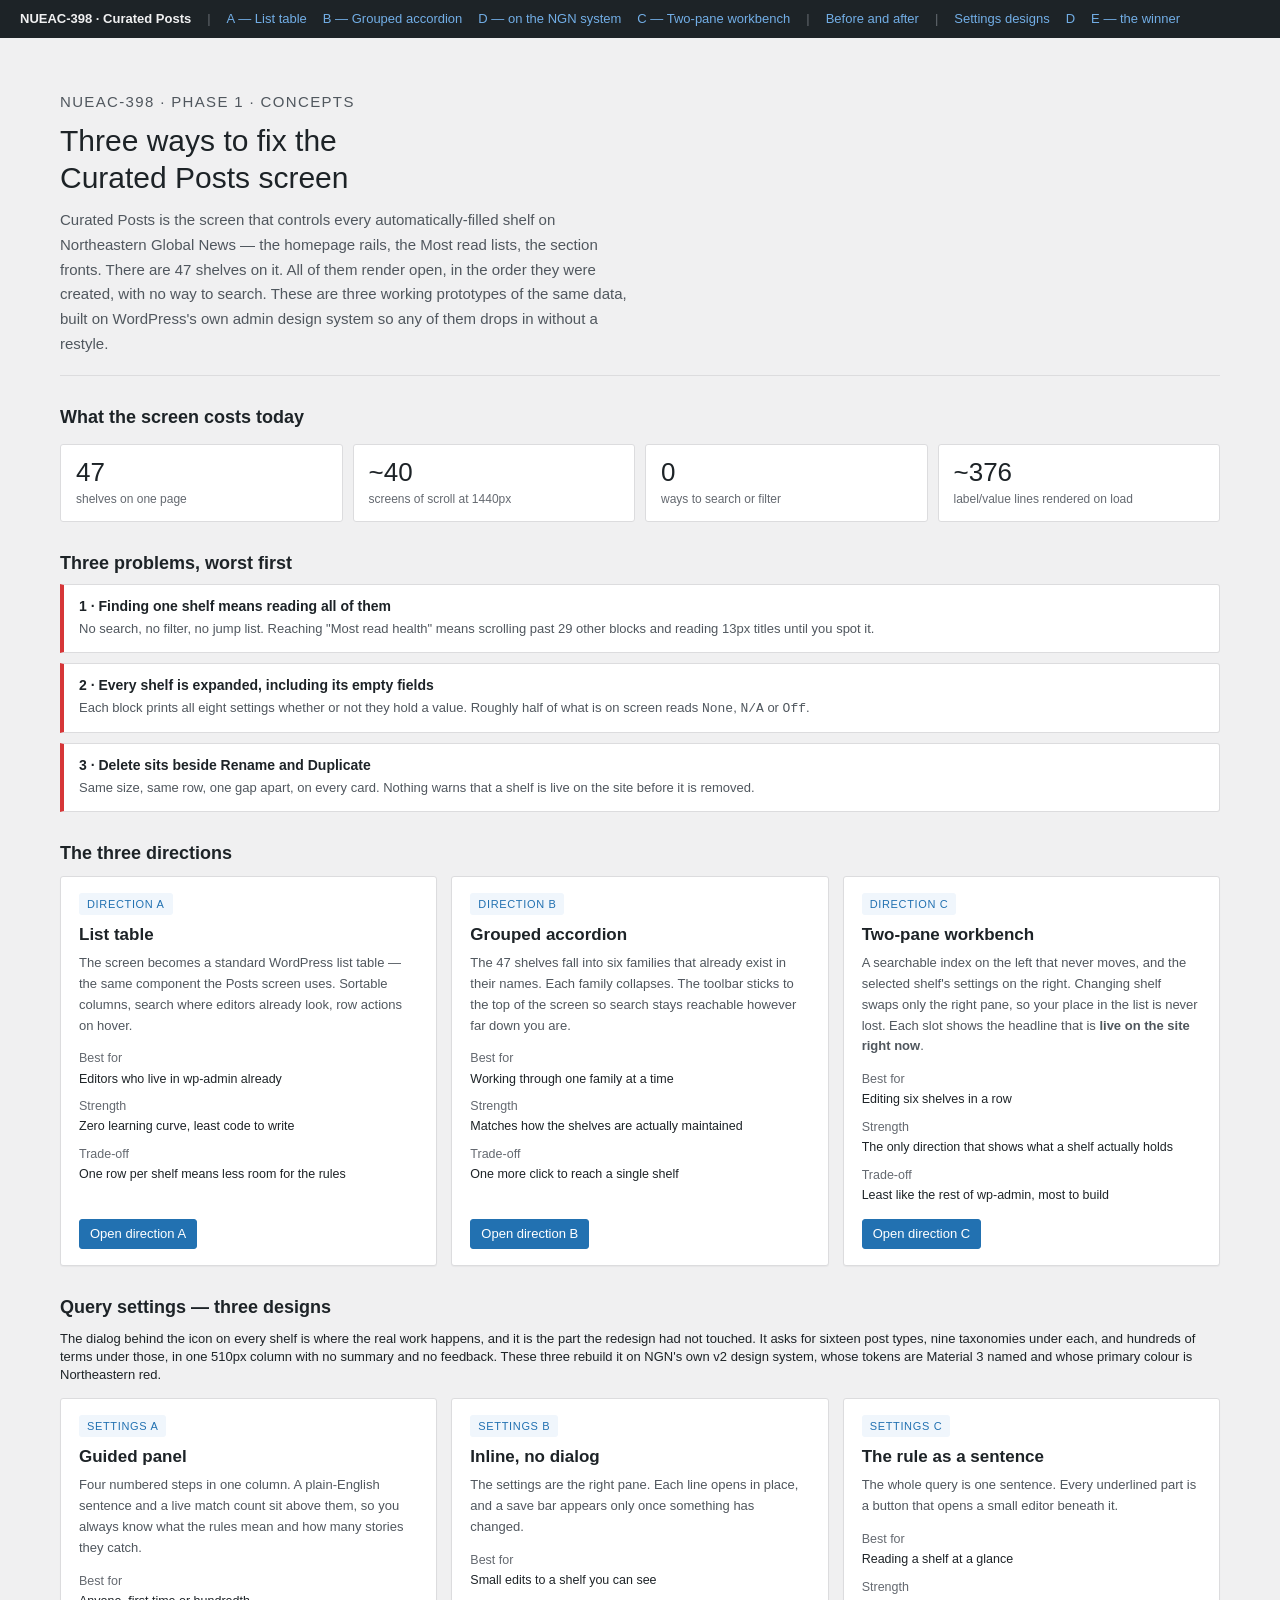
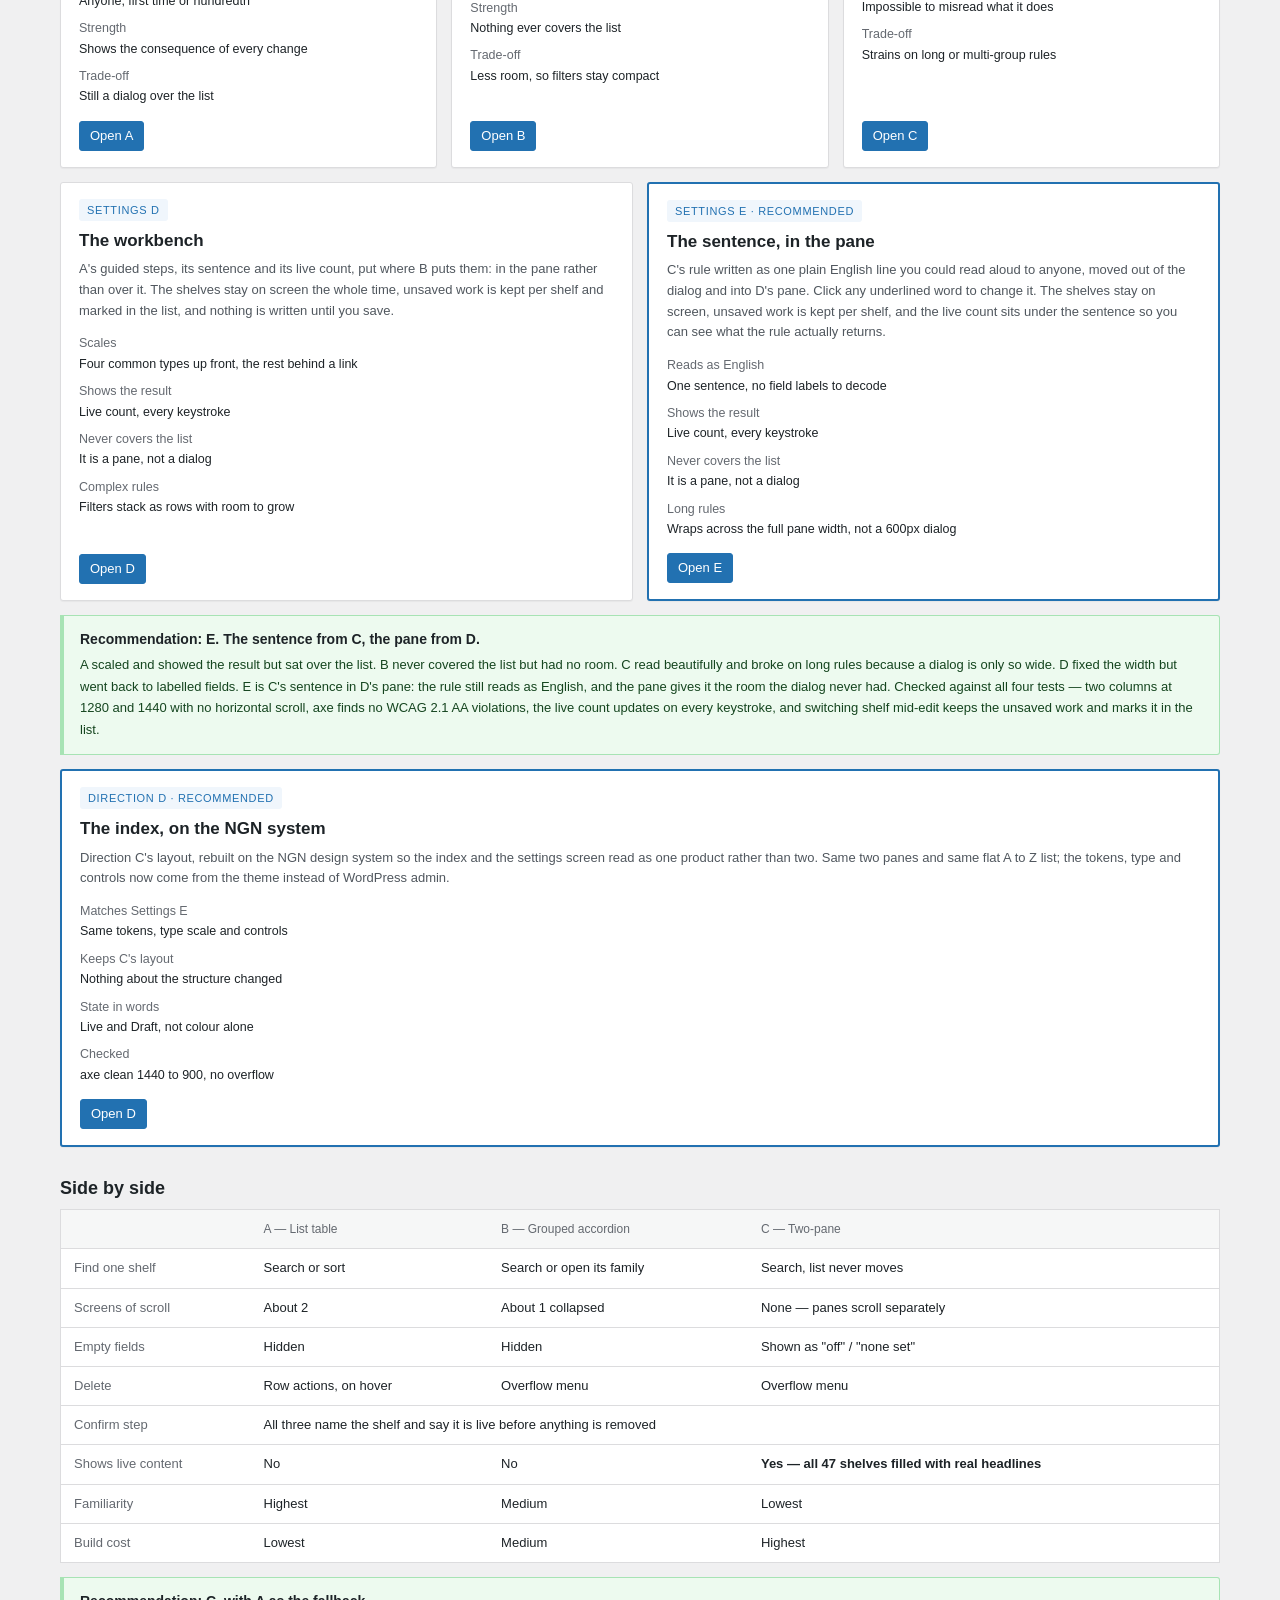
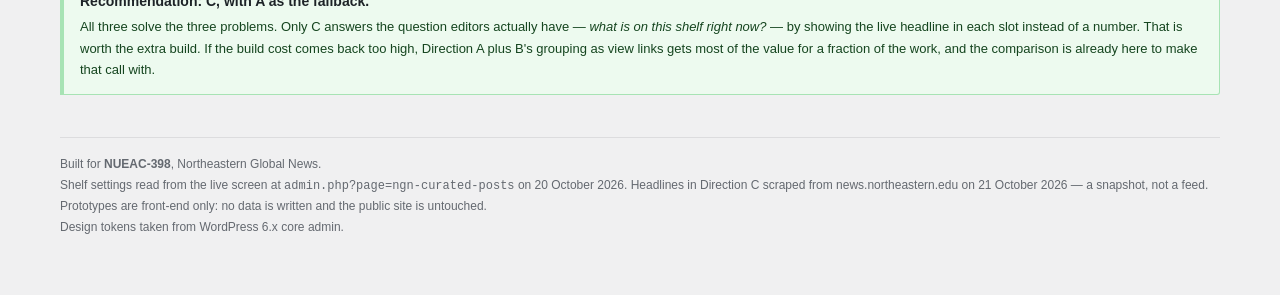
==== index.html @ bc349461 "Ship every term, and rank the search Searching for a real tag returned nothing because only 400 of 1" ====
<!doctype html>
<html lang="en">
<head>
<meta charset="utf-8">
<meta name="viewport" content="width=device-width, initial-scale=1">
<title>Curated Posts prototypes · NUEAC-398</title>
<link rel="stylesheet" href="assets/wp-admin.css?v=202610281548">
<style>
.hero { padding: 30px 0 18px; border-bottom: 1px solid var(--wp-border-light); margin-bottom: 26px; }
.eyebrow {
  font-size: 11px; letter-spacing: .09em; text-transform: uppercase;
  color: var(--wp-text-muted); margin: 0;
}
.hero h1 { font-size: 30px; font-weight: 400; margin: 8px 0 0; line-height: 1.22; max-width: 22ch; }
.hero p { font-size: 15px; line-height: 1.65; color: var(--wp-text-2); margin: 12px 0 0; max-width: 68ch; }

h2.sec { font-size: 18px; font-weight: 600; margin: 32px 0 12px; }

.stats { display: grid; grid-template-columns: repeat(auto-fit, minmax(140px, 1fr)); gap: 10px; margin: 18px 0 0; }
.stat { background: var(--wp-surface); border: 1px solid var(--wp-border-light); border-radius: 3px; padding: 13px 15px; }
.stat b { display: block; font-size: 26px; font-weight: 400; line-height: 1.15; }
.stat span { display: block; font-size: 12px; color: var(--wp-text-muted); margin-top: 3px; line-height: 1.4; }

.probs { display: flex; flex-direction: column; gap: 10px; margin-top: 12px; }
.prob {
  background: var(--wp-surface); border: 1px solid var(--wp-border-light);
  border-left: 4px solid var(--wp-red-bright); border-radius: 0 3px 3px 0;
  padding: 12px 15px;
}
.prob b { display: block; font-size: 14px; }
.prob p { margin: 4px 0 0; font-size: 13px; color: var(--wp-text-2); line-height: 1.6; }

.cards { display: grid; grid-template-columns: repeat(auto-fit, minmax(270px, 1fr)); gap: 14px; margin-top: 14px; }
.card {
  background: var(--wp-surface); border: 1px solid var(--wp-border-light);
  border-radius: 3px; box-shadow: 0 1px 1px rgba(0,0,0,.04);
  display: flex; flex-direction: column;
}
.card-top { padding: 16px 18px 14px; flex: 1 1 auto; }
.card .tag {
  display: inline-block; font-size: 11px; letter-spacing: .06em; text-transform: uppercase;
  color: var(--wp-blue); background: var(--wp-blue-bg); border-radius: 3px; padding: 2px 8px;
}
.card h3 { margin: 9px 0 0; font-size: 17px; font-weight: 600; line-height: 1.3; }
.card .what { margin: 7px 0 0; font-size: 13px; color: var(--wp-text-2); line-height: 1.6; }
.card dl { margin: 13px 0 0; font-size: 12.5px; line-height: 1.55; }
.card dt { color: var(--wp-text-muted); margin-top: 8px; }
.card dd { margin: 1px 0 0; color: var(--wp-text); }
.card-foot { padding: 0 18px 16px; }

table.compare { width: 100%; border-collapse: collapse; background: var(--wp-surface); border: 1px solid var(--wp-border-light); border-radius: 3px; margin-top: 12px; }
table.compare th, table.compare td { text-align: left; padding: 10px 13px; border-bottom: 1px solid var(--wp-border-light); font-size: 13px; vertical-align: top; }
table.compare thead th { background: var(--wp-surface-alt); font-weight: 400; color: var(--wp-text-muted); font-size: 12px; }
table.compare tbody tr:last-child td { border-bottom: 0; }
table.compare td:first-child { color: var(--wp-text-muted); width: 190px; }

.rec { background: var(--wp-green-bg); border: 1px solid #a7e3b4; border-left-width: 4px; border-radius: 0 3px 3px 0; padding: 14px 16px; margin-top: 14px; }
.rec b { font-size: 14px; }
.rec p { margin: 5px 0 0; font-size: 13px; line-height: 1.65; color: #15451f; }

footer.page-foot { margin-top: 42px; padding-top: 16px; border-top: 1px solid var(--wp-border-light); font-size: 12px; color: var(--wp-text-muted); line-height: 1.7; }
footer.page-foot a { color: var(--wp-blue); }
</style>
</head>
<body>

<div class="proto-bar">
  <strong>NUEAC-398 · Curated Posts</strong>
  <span class="sep">|</span>
  <a href="01-list-table.html">A — List table</a>
  <a href="02-grouped-accordion.html">B — Grouped accordion</a>
  <a href="09-direction-d-ngn.html">D — on the NGN system</a>
  <a href="03-two-pane.html">C — Two-pane workbench</a>
  <span class="sep">|</span>
  <a href="evidence/">Before and after</a>
  <span class="sep">|</span>
  <a href="#settings">Settings designs</a>
  <a href="07-settings-workbench.html">D</a>
  <a href="08-settings-sentence-workbench.html">E — the winner</a>
</div>

<div class="wrap">

  <div class="hero">
    <p class="eyebrow">NUEAC-398 · Phase 1 · Concepts</p>
    <h1>Three ways to fix the Curated Posts screen</h1>
    <p>
      Curated Posts is the screen that controls every automatically-filled shelf on
      Northeastern Global News — the homepage rails, the Most read lists, the section
      fronts. There are 47 shelves on it. All of them render open, in the order they were
      created, with no way to search. These are three working prototypes of the same data,
      built on WordPress's own admin design system so any of them drops in without a
      restyle.
    </p>
  </div>

  <h2 class="sec">What the screen costs today</h2>
  <div class="stats">
    <div class="stat"><b>47</b><span>shelves on one page</span></div>
    <div class="stat"><b>~40</b><span>screens of scroll at 1440px</span></div>
    <div class="stat"><b>0</b><span>ways to search or filter</span></div>
    <div class="stat"><b>~376</b><span>label/value lines rendered on load</span></div>
  </div>

  <h2 class="sec">Three problems, worst first</h2>
  <div class="probs">
    <div class="prob">
      <b>1 · Finding one shelf means reading all of them</b>
      <p>No search, no filter, no jump list. Reaching "Most read health" means scrolling
      past 29 other blocks and reading 13px titles until you spot it.</p>
    </div>
    <div class="prob">
      <b>2 · Every shelf is expanded, including its empty fields</b>
      <p>Each block prints all eight settings whether or not they hold a value. Roughly
      half of what is on screen reads <code>None</code>, <code>N/A</code> or
      <code>Off</code>.</p>
    </div>
    <div class="prob">
      <b>3 · Delete sits beside Rename and Duplicate</b>
      <p>Same size, same row, one gap apart, on every card. Nothing warns that a shelf is
      live on the site before it is removed.</p>
    </div>
  </div>

  <h2 class="sec">The three directions</h2>
  <div class="cards">

    <div class="card">
      <div class="card-top">
        <span class="tag">Direction A</span>
        <h3>List table</h3>
        <p class="what">The screen becomes a standard WordPress list table — the same
        component the Posts screen uses. Sortable columns, search where editors already
        look, row actions on hover.</p>
        <dl>
          <dt>Best for</dt><dd>Editors who live in wp-admin already</dd>
          <dt>Strength</dt><dd>Zero learning curve, least code to write</dd>
          <dt>Trade-off</dt><dd>One row per shelf means less room for the rules</dd>
        </dl>
      </div>
      <div class="card-foot"><a class="button button-primary" href="01-list-table.html">Open direction A</a></div>
    </div>

    <div class="card">
      <div class="card-top">
        <span class="tag">Direction B</span>
        <h3>Grouped accordion</h3>
        <p class="what">The 47 shelves fall into six families that already exist in their
        names. Each family collapses. The toolbar sticks to the top of the screen so
        search stays reachable however far down you are.</p>
        <dl>
          <dt>Best for</dt><dd>Working through one family at a time</dd>
          <dt>Strength</dt><dd>Matches how the shelves are actually maintained</dd>
          <dt>Trade-off</dt><dd>One more click to reach a single shelf</dd>
        </dl>
      </div>
      <div class="card-foot"><a class="button button-primary" href="02-grouped-accordion.html">Open direction B</a></div>
    </div>

    <div class="card">
      <div class="card-top">
        <span class="tag">Direction C</span>
        <h3>Two-pane workbench</h3>
        <p class="what">A searchable index on the left that never moves, and the selected
        shelf's settings on the right. Changing shelf swaps only the right pane, so your
        place in the list is never lost. Each slot shows the headline that is
        <strong>live on the site right now</strong>.</p>
        <dl>
          <dt>Best for</dt><dd>Editing six shelves in a row</dd>
          <dt>Strength</dt><dd>The only direction that shows what a shelf actually holds</dd>
          <dt>Trade-off</dt><dd>Least like the rest of wp-admin, most to build</dd>
        </dl>
      </div>
      <div class="card-foot"><a class="button button-primary" href="03-two-pane.html">Open direction C</a></div>
    </div>

  </div>


  <h2 class="sec" id="settings">Query settings — three designs</h2>
  <p class="note">
    The dialog behind the icon on every shelf is where the real work happens, and it is
    the part the redesign had not touched. It asks for sixteen post types, nine taxonomies
    under each, and hundreds of terms under those, in one 510px column with no summary and
    no feedback. These three rebuild it on NGN's own v2 design system, whose tokens are
    Material 3 named and whose primary colour is Northeastern red.
  </p>

  <div class="cards">

    <div class="card">
      <div class="card-top">
        <span class="tag">Settings A</span>
        <h3>Guided panel</h3>
        <p class="what">Four numbered steps in one column. A plain-English sentence and a
        live match count sit above them, so you always know what the rules mean and how
        many stories they catch.</p>
        <dl>
          <dt>Best for</dt><dd>Anyone, first time or hundredth</dd>
          <dt>Strength</dt><dd>Shows the consequence of every change</dd>
          <dt>Trade-off</dt><dd>Still a dialog over the list</dd>
        </dl>
      </div>
      <div class="card-foot"><a class="button button-primary" href="04-settings-guided.html">Open A</a></div>
    </div>

    <div class="card">
      <div class="card-top">
        <span class="tag">Settings B</span>
        <h3>Inline, no dialog</h3>
        <p class="what">The settings are the right pane. Each line opens in place, and a
        save bar appears only once something has changed.</p>
        <dl>
          <dt>Best for</dt><dd>Small edits to a shelf you can see</dd>
          <dt>Strength</dt><dd>Nothing ever covers the list</dd>
          <dt>Trade-off</dt><dd>Less room, so filters stay compact</dd>
        </dl>
      </div>
      <div class="card-foot"><a class="button button-primary" href="05-settings-inline.html">Open B</a></div>
    </div>

    <div class="card">
      <div class="card-top">
        <span class="tag">Settings C</span>
        <h3>The rule as a sentence</h3>
        <p class="what">The whole query is one sentence. Every underlined part is a
        button that opens a small editor beneath it.</p>
        <dl>
          <dt>Best for</dt><dd>Reading a shelf at a glance</dd>
          <dt>Strength</dt><dd>Impossible to misread what it does</dd>
          <dt>Trade-off</dt><dd>Strains on long or multi-group rules</dd>
        </dl>
      </div>
      <div class="card-foot"><a class="button button-primary" href="06-settings-sentence.html">Open C</a></div>
    </div>

  </div>

  <div class="cards" style="margin-top:14px">
    <div class="card">
      <div class="card-top">
        <span class="tag">Settings D</span>
        <h3>The workbench</h3>
        <p class="what">A's guided steps, its sentence and its live count, put where B puts
        them: in the pane rather than over it. The shelves stay on screen the whole time,
        unsaved work is kept per shelf and marked in the list, and nothing is written until
        you save.</p>
        <dl>
          <dt>Scales</dt><dd>Four common types up front, the rest behind a link</dd>
          <dt>Shows the result</dt><dd>Live count, every keystroke</dd>
          <dt>Never covers the list</dt><dd>It is a pane, not a dialog</dd>
          <dt>Complex rules</dt><dd>Filters stack as rows with room to grow</dd>
        </dl>
      </div>
      <div class="card-foot"><a class="button button-primary" href="07-settings-workbench.html">Open D</a></div>
    </div>

    <div class="card" style="border:2px solid var(--wp-blue)">
      <div class="card-top">
        <span class="tag">Settings E &middot; recommended</span>
        <h3>The sentence, in the pane</h3>
        <p class="what">C's rule written as one plain English line you could read aloud to
        anyone, moved out of the dialog and into D's pane. Click any underlined word to
        change it. The shelves stay on screen, unsaved work is kept per shelf, and the
        live count sits under the sentence so you can see what the rule actually returns.</p>
        <dl>
          <dt>Reads as English</dt><dd>One sentence, no field labels to decode</dd>
          <dt>Shows the result</dt><dd>Live count, every keystroke</dd>
          <dt>Never covers the list</dt><dd>It is a pane, not a dialog</dd>
          <dt>Long rules</dt><dd>Wraps across the full pane width, not a 600px dialog</dd>
        </dl>
      </div>
      <div class="card-foot"><a class="button button-primary" href="08-settings-sentence-workbench.html">Open E</a></div>
    </div>
  </div>

  <div class="rec">
    <b>Recommendation: E. The sentence from C, the pane from D.</b>
    <p>A scaled and showed the result but sat over the list. B never covered the list but
    had no room. C read beautifully and broke on long rules because a dialog is only so
    wide. D fixed the width but went back to labelled fields. E is C's sentence in D's
    pane: the rule still reads as English, and the pane gives it the room the dialog never
    had. Checked against all four tests &mdash; two columns at 1280 and 1440 with no
    horizontal scroll, axe finds no WCAG 2.1 AA violations, the live count updates on every
    keystroke, and switching shelf mid-edit keeps the unsaved work and marks it in the
    list.</p>
  </div>


  <div class="cards" style="margin-top:14px">
    <div class="card" style="border:2px solid var(--wp-blue)">
      <div class="card-top">
        <span class="tag">Direction D &middot; recommended</span>
        <h3>The index, on the NGN system</h3>
        <p class="what">Direction C's layout, rebuilt on the NGN design system so the
        index and the settings screen read as one product rather than two. Same two
        panes and same flat A to Z list; the tokens, type and controls now come from
        the theme instead of WordPress admin.</p>
        <dl>
          <dt>Matches Settings E</dt><dd>Same tokens, type scale and controls</dd>
          <dt>Keeps C's layout</dt><dd>Nothing about the structure changed</dd>
          <dt>State in words</dt><dd>Live and Draft, not colour alone</dd>
          <dt>Checked</dt><dd>axe clean 1440 to 900, no overflow</dd>
        </dl>
      </div>
      <div class="card-foot"><a class="button button-primary" href="09-direction-d-ngn.html">Open D</a></div>
    </div>
  </div>

  <h2 class="sec">Side by side</h2>
  <table class="compare">
    <thead>
      <tr><th></th><th>A — List table</th><th>B — Grouped accordion</th><th>C — Two-pane</th></tr>
    </thead>
    <tbody>
      <tr><td>Find one shelf</td><td>Search or sort</td><td>Search or open its family</td><td>Search, list never moves</td></tr>
      <tr><td>Screens of scroll</td><td>About 2</td><td>About 1 collapsed</td><td>None — panes scroll separately</td></tr>
      <tr><td>Empty fields</td><td>Hidden</td><td>Hidden</td><td>Shown as "off" / "none set"</td></tr>
      <tr><td>Delete</td><td>Row actions, on hover</td><td>Overflow menu</td><td>Overflow menu</td></tr>
      <tr><td>Confirm step</td><td colspan="3">All three name the shelf and say it is live before anything is removed</td></tr>
      <tr><td>Shows live content</td><td>No</td><td>No</td><td><strong>Yes — all 47 shelves filled with real headlines</strong></td></tr>
      <tr><td>Familiarity</td><td>Highest</td><td>Medium</td><td>Lowest</td></tr>
      <tr><td>Build cost</td><td>Lowest</td><td>Medium</td><td>Highest</td></tr>
    </tbody>
  </table>

  <div class="rec">
    <b>Recommendation: C, with A as the fallback.</b>
    <p>All three solve the three problems. Only C answers the question editors actually
    have — <em>what is on this shelf right now?</em> — by showing the live headline in each
    slot instead of a number. That is worth the extra build.
    If the build cost comes back too high, Direction A plus B's grouping as view links
    gets most of the value for a fraction of the work, and the comparison is already here
    to make that call with.</p>
  </div>

  <footer class="page-foot">
    Built for <strong>NUEAC-398</strong>, Northeastern Global News.<br>
    Shelf settings read from the live screen at <code>admin.php?page=ngn-curated-posts</code>
    on 20 October 2026. Headlines in Direction C scraped from news.northeastern.edu on
    21 October 2026 — a snapshot, not a feed. Prototypes are front-end only: no data is
    written and the public site is untouched.<br>
    Design tokens taken from WordPress 6.x core admin.
  </footer>

</div>

</body>
</html>
---- assets/wp-admin.css ----
/* ==========================================================================
   WordPress admin design system
   Tokens lifted from WordPress 6.x core admin (common.css, colors-fresh.css)
   so these prototypes drop into wp-admin without a restyle.
   ========================================================================== */

:root {
  /* Surfaces */
  --wp-bg:            #f0f0f1;
  --wp-surface:       #ffffff;
  --wp-surface-alt:   #f6f7f7;
  --wp-surface-hover: #f0f0f1;

  /* Borders */
  --wp-border:        #c3c4c7;
  --wp-border-light:  #dcdcde;

  /* Text */
  --wp-text:          #1d2327;
  --wp-text-2:        #50575e;
  --wp-text-muted:    #646970;

  /* Brand + state */
  --wp-blue:          #2271b1;
  --wp-blue-hover:    #135e96;
  --wp-blue-bg:       #f0f6fc;
  --wp-red:           #b32d2e;
  --wp-red-bright:    #d63638;
  --wp-red-bg:        #fcf0f1;
  --wp-green:         #00a32a;
  --wp-green-bg:      #edfaef;
  --wp-amber:         #dba617;
  --wp-amber-bg:      #fcf9e8;

  /* Type */
  --wp-font: -apple-system, BlinkMacSystemFont, "Segoe UI", Roboto,
             "Oxygen-Sans", Ubuntu, Cantarell, "Helvetica Neue", sans-serif;
  --wp-mono: Menlo, Consolas, monaco, monospace;
}

* { box-sizing: border-box; }

html { background: var(--wp-bg); }

body {
  margin: 0;
  background: var(--wp-bg);
  color: var(--wp-text);
  font-family: var(--wp-font);
  font-size: 13px;
  line-height: 1.4em;
  -webkit-font-smoothing: antialiased;
}

/* --------------------------------------------------------------------------
   Prototype chrome — the fake wp-admin frame around each direction
   -------------------------------------------------------------------------- */

.proto-bar {
  background: #1d2327;
  color: #f0f0f1;
  font-size: 13px;
  padding: 10px 20px;
  display: flex;
  align-items: center;
  gap: 16px;
  flex-wrap: wrap;
}
.proto-bar a { color: #72aee6; text-decoration: none; }
.proto-bar a:hover { color: #fff; text-decoration: underline; }
.proto-bar .sep { color: #646970; }
.proto-bar strong { font-weight: 600; }

.wrap {
  max-width: 1200px;
  margin: 0 auto;
  padding: 10px 20px 60px;
}

.wp-heading-inline {
  font-size: 23px;
  font-weight: 400;
  margin: 18px 0 0;
  padding: 9px 0 4px;
  line-height: 1.3;
  display: inline-block;
}

.wp-subtitle {
  color: var(--wp-text-muted);
  font-size: 13px;
  margin: 2px 0 16px;
  max-width: 70ch;
  line-height: 1.6;
}

hr.wp-header-end { visibility: hidden; margin: 6px 0 12px; border: 0; }

/* --------------------------------------------------------------------------
   Buttons — WordPress .button / .button-primary / .button-link-delete
   -------------------------------------------------------------------------- */

.button,
.button-primary {
  display: inline-block;
  font-family: inherit;
  font-size: 13px;
  line-height: 2.15384615;
  min-height: 30px;
  margin: 0;
  padding: 0 10px;
  cursor: pointer;
  border-width: 1px;
  border-style: solid;
  border-radius: 3px;
  white-space: nowrap;
  box-sizing: border-box;
  text-decoration: none;
  vertical-align: top;
}

.button {
  color: var(--wp-blue);
  border-color: var(--wp-blue);
  background: var(--wp-surface);
}
.button:hover {
  background: var(--wp-blue-bg);
  border-color: var(--wp-blue-hover);
  color: var(--wp-blue-hover);
}

.button-primary {
  background: var(--wp-blue);
  border-color: var(--wp-blue);
  color: #fff;
}
.button-primary:hover {
  background: var(--wp-blue-hover);
  border-color: var(--wp-blue-hover);
}

.button-link-delete {
  background: none;
  border: 1px solid var(--wp-red);
  color: var(--wp-red);
}
.button-link-delete:hover {
  background: var(--wp-red-bg);
  border-color: var(--wp-red-bright);
  color: var(--wp-red-bright);
}

.button-small { min-height: 26px; line-height: 2.18181818; font-size: 12px; padding: 0 8px; }

.button:focus-visible,
.button-primary:focus-visible,
input:focus-visible,
select:focus-visible,
[tabindex]:focus-visible,
.row-toggle:focus-visible {
  outline: 2px solid var(--wp-blue);
  outline-offset: 0;
  box-shadow: 0 0 0 1px var(--wp-blue);
}

/* --------------------------------------------------------------------------
   Form controls
   -------------------------------------------------------------------------- */

input[type="search"],
input[type="text"],
select {
  font-family: inherit;
  font-size: 14px;
  color: var(--wp-text);
  background: var(--wp-surface);
  border: 1px solid #8c8f94;
  border-radius: 3px;
  min-height: 30px;
  padding: 0 8px;
  line-height: 2;
  box-shadow: 0 0 0 transparent;
}
input[type="search"]:focus,
select:focus {
  border-color: var(--wp-blue);
  box-shadow: 0 0 0 1px var(--wp-blue);
  outline: 2px solid transparent;
}

/* --------------------------------------------------------------------------
   Notices
   -------------------------------------------------------------------------- */

.notice {
  background: var(--wp-surface);
  border: 1px solid var(--wp-border-light);
  border-left-width: 4px;
  border-radius: 0;
  padding: 10px 12px;
  margin: 14px 0;
  font-size: 13px;
  line-height: 1.6;
}
.notice p { margin: 0; }
.notice-info    { border-left-color: #72aee6; }
.notice-success { border-left-color: var(--wp-green); }
.notice-warning { border-left-color: var(--wp-amber); }
.notice-error   { border-left-color: var(--wp-red-bright); }

/* --------------------------------------------------------------------------
   Status pills
   -------------------------------------------------------------------------- */

.pill {
  display: inline-block;
  font-size: 11px;
  line-height: 1.6;
  padding: 1px 8px;
  border-radius: 9px;
  white-space: nowrap;
  font-weight: 500;
}
.pill-live  { background: var(--wp-green-bg); color: #005c12; }
.pill-check { background: var(--wp-amber-bg); color: #7a5c00; }

/* --------------------------------------------------------------------------
   Shared: toolbar above a list
   -------------------------------------------------------------------------- */

.tablenav {
  display: flex;
  align-items: center;
  gap: 8px;
  flex-wrap: wrap;
  margin: 0 0 10px;
}
.tablenav .spacer { flex: 1 1 auto; }
.tablenav .displaying-num {
  color: var(--wp-text-muted);
  font-size: 13px;
  font-style: italic;
  white-space: nowrap;
}

/* --------------------------------------------------------------------------
   Shared: field grid inside an expanded instance
   -------------------------------------------------------------------------- */

.fields {
  display: grid;
  grid-template-columns: repeat(auto-fit, minmax(230px, 1fr));
  gap: 2px 28px;
  margin: 0;
}
.field {
  display: flex;
  justify-content: space-between;
  gap: 14px;
  padding: 5px 0;
  border-bottom: 1px solid var(--wp-border-light);
  font-size: 12px;
}
.field dt { color: var(--wp-text-muted); }
.field dd { margin: 0; color: var(--wp-text); text-align: right; }

.term {
  display: inline-block;
  font-size: 11px;
  padding: 1px 7px;
  border-radius: 3px;
  margin: 1px 0 1px 3px;
  background: var(--wp-surface-alt);
  border: 1px solid var(--wp-border-light);
  color: var(--wp-text-2);
}
/* An excluded term is configuration, not a problem. Red is reserved for
   things that need attention, so this stays neutral and is told apart by a
   dashed edge and a leading minus. */
.term-exclude {
  background: var(--wp-surface-alt);
  border-style: dashed;
  border-color: var(--wp-border);
  color: var(--wp-text-2);
}

.term-exclude::before {
  content: "\2212";
  margin-right: 4px;
  color: var(--wp-text-muted);
}

/* --------------------------------------------------------------------------
   Shared: inline delete confirm
   -------------------------------------------------------------------------- */

.confirm {
  background: var(--wp-red-bg);
  border: 1px solid #f0b4b5;
  border-left-width: 4px;
  padding: 10px 12px;
  display: flex;
  align-items: center;
  gap: 10px;
  flex-wrap: wrap;
  font-size: 13px;
}
.confirm strong { font-weight: 600; }

/* --------------------------------------------------------------------------
   Shared: row actions menu
   -------------------------------------------------------------------------- */

.menu-wrap { position: relative; display: inline-block; }

.kebab {
  background: none;
  border: 1px solid transparent;
  border-radius: 3px;
  color: var(--wp-text-muted);
  cursor: pointer;
  font-size: 16px;
  line-height: 1;
  padding: 4px 8px;
}
.kebab:hover { border-color: var(--wp-border); color: var(--wp-text); background: var(--wp-surface); }

.menu {
  position: absolute;
  right: 0;
  top: calc(100% + 2px);
  z-index: 20;
  min-width: 180px;
  background: var(--wp-surface);
  border: 1px solid var(--wp-border);
  border-radius: 3px;
  box-shadow: 0 2px 8px rgba(0, 0, 0, .18);
  padding: 4px;
}
.menu button {
  display: block;
  width: 100%;
  text-align: left;
  background: none;
  border: 0;
  border-radius: 2px;
  font: inherit;
  font-size: 13px;
  color: var(--wp-text);
  padding: 6px 10px;
  cursor: pointer;
}
.menu button:hover { background: var(--wp-blue-bg); color: var(--wp-blue-hover); }
.menu .menu-sep { height: 1px; background: var(--wp-border-light); margin: 4px 0; }
.menu .is-delete { color: var(--wp-red); }
.menu .is-delete:hover { background: var(--wp-red-bg); color: var(--wp-red-bright); }

/* --------------------------------------------------------------------------
   Utility
   -------------------------------------------------------------------------- */

.screen-reader-text {
  position: absolute;
  width: 1px; height: 1px;
  padding: 0; margin: -1px;
  overflow: hidden;
  clip: rect(0, 0, 0, 0);
  white-space: nowrap;
  border: 0;
}

.muted { color: var(--wp-text-muted); }
.mono  { font-family: var(--wp-mono); font-size: 11px; }
.nowrap { white-space: nowrap; }

@media (prefers-reduced-motion: reduce) {
  * { transition: none !important; animation: none !important; }
}

/* Page title + Add new on one baseline, as core does -------------------- */
.title-row {
  display: flex;
  align-items: baseline;
  gap: 10px;
  flex-wrap: wrap;
  margin: 18px 0 0;
}
.title-row .wp-heading-inline { margin: 0; padding: 0; }
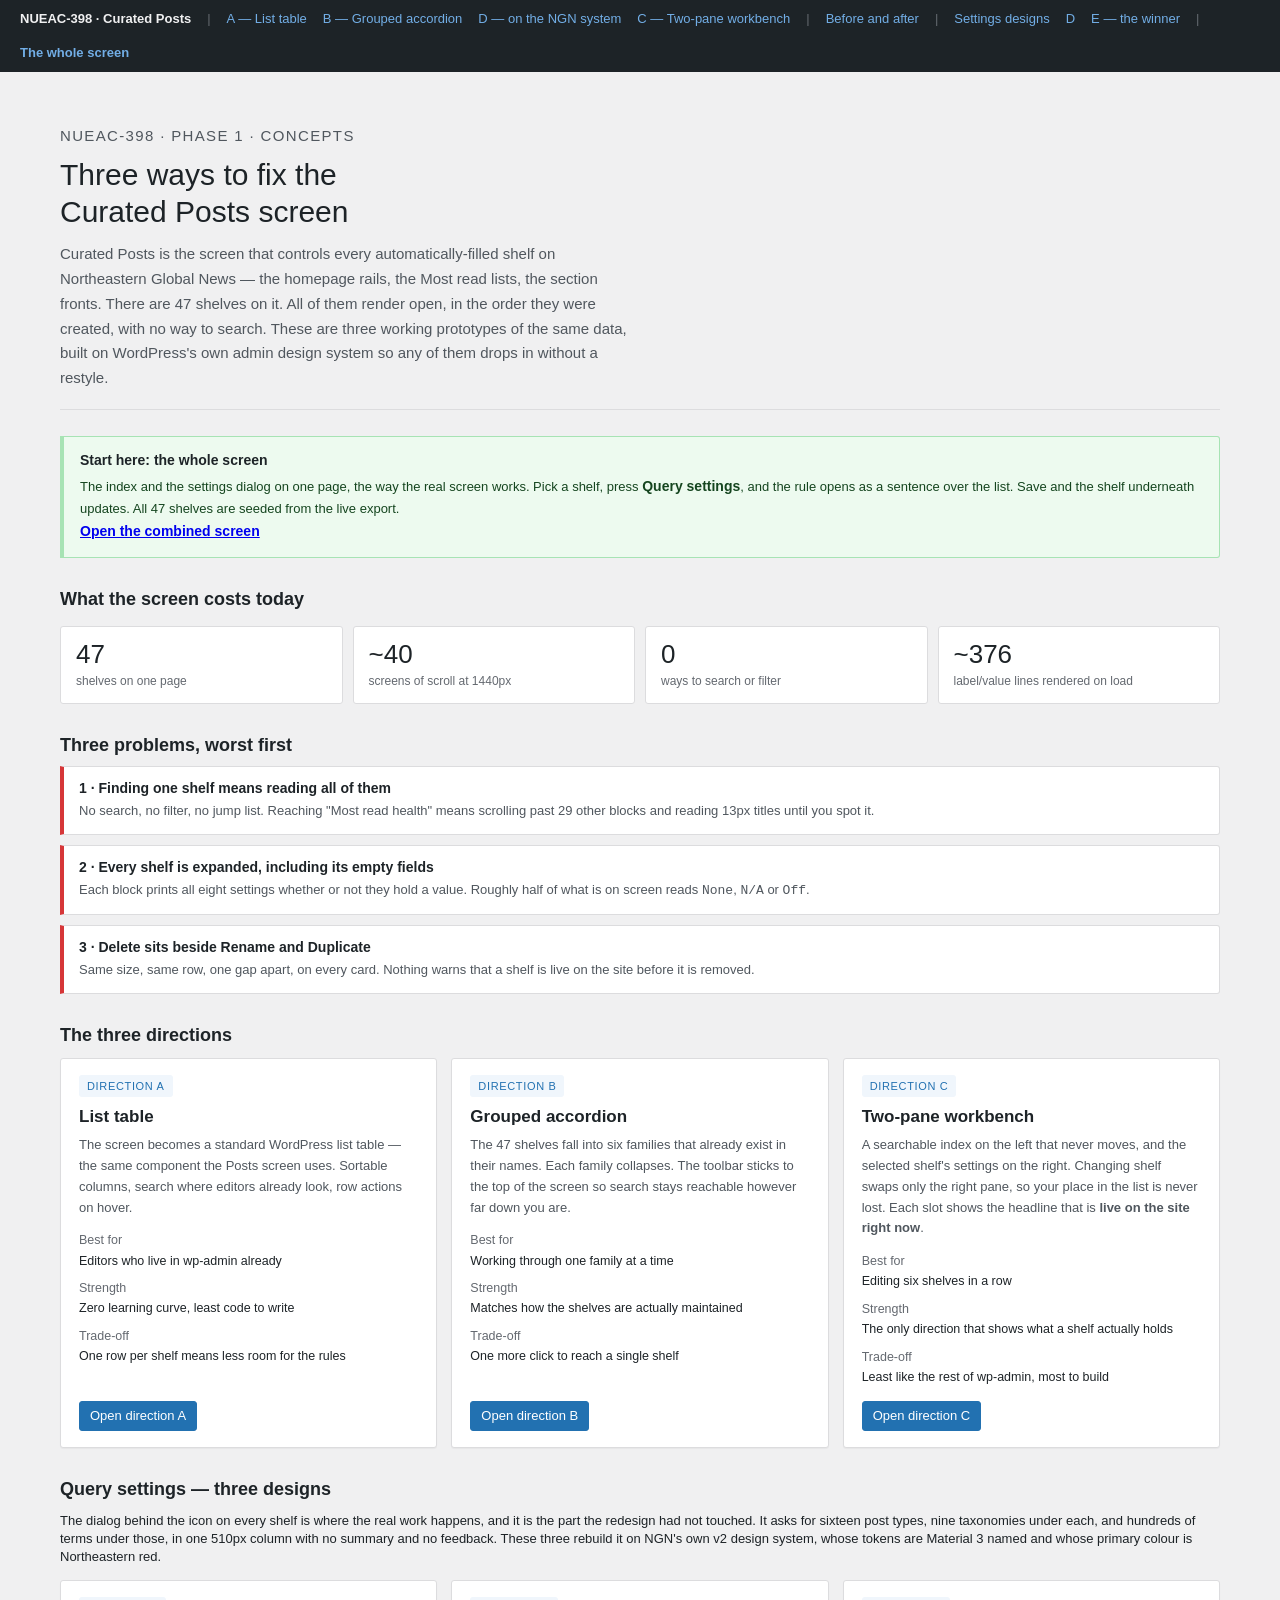
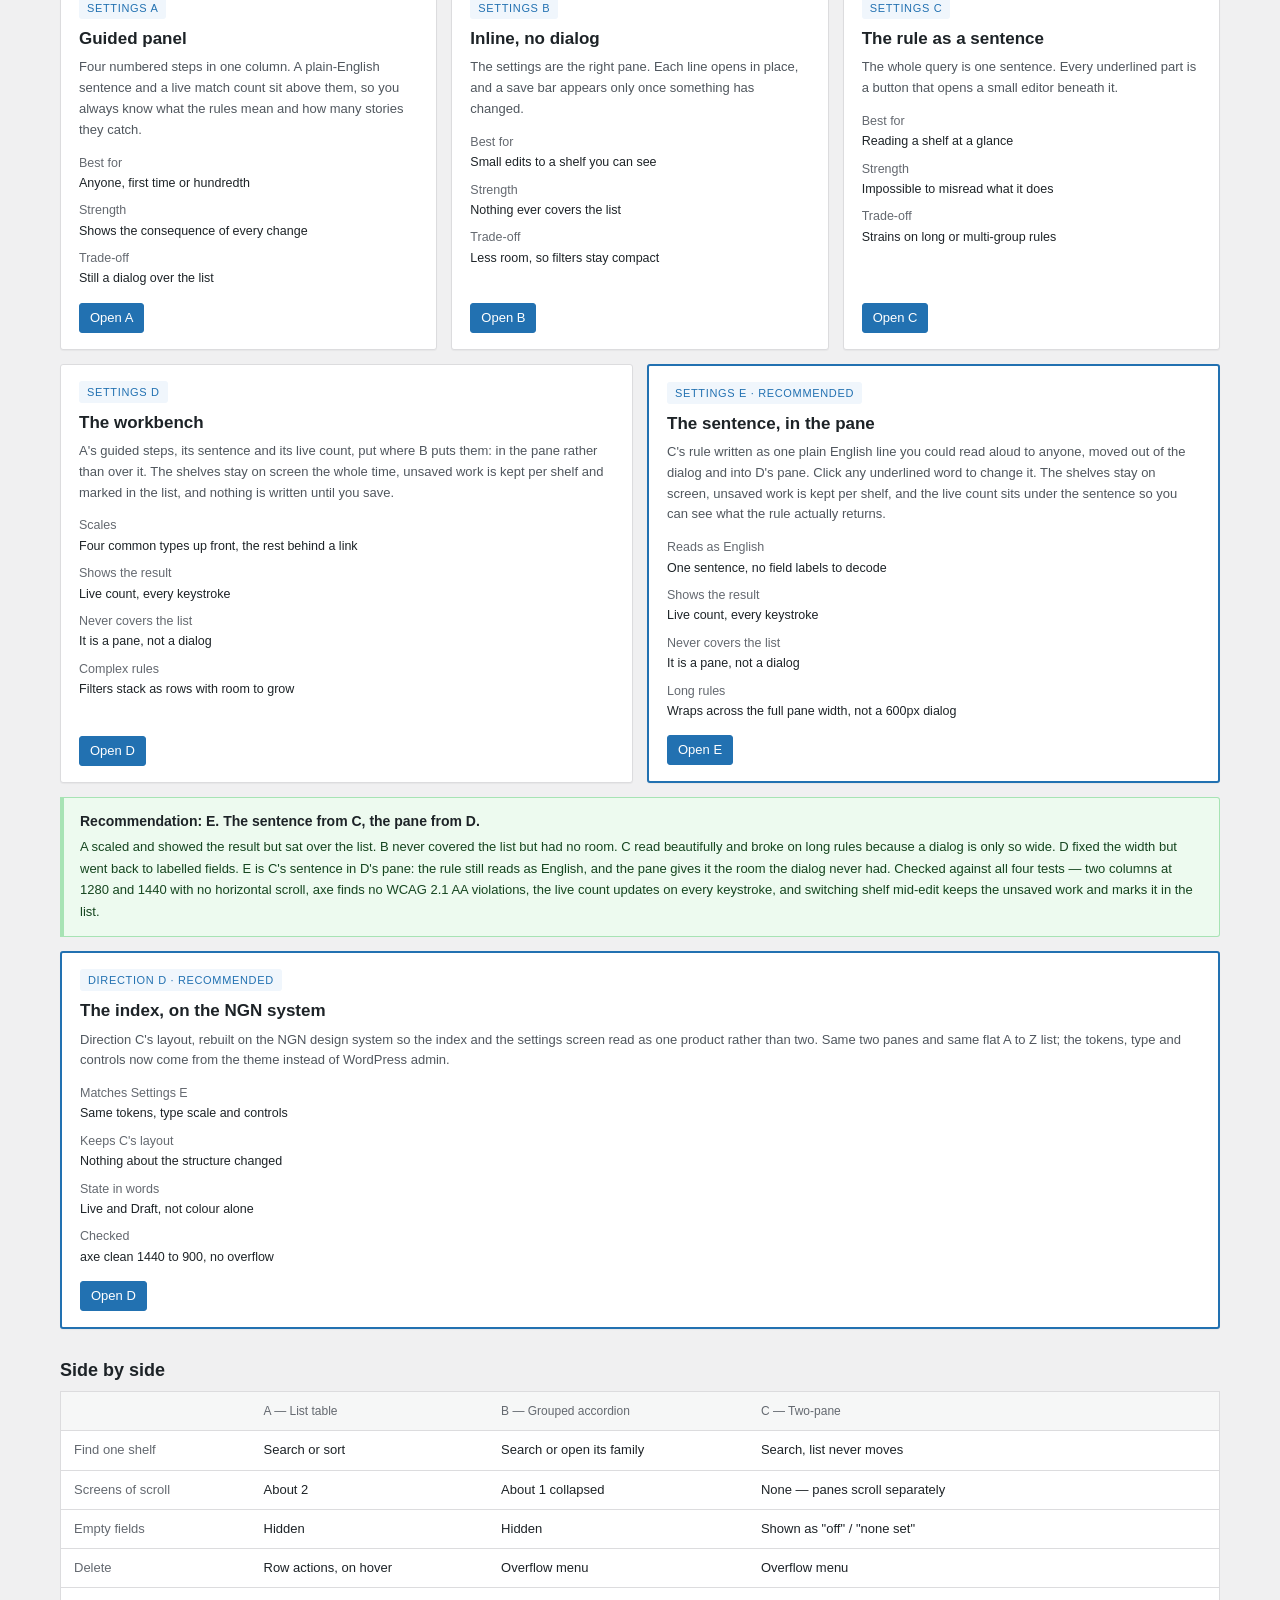
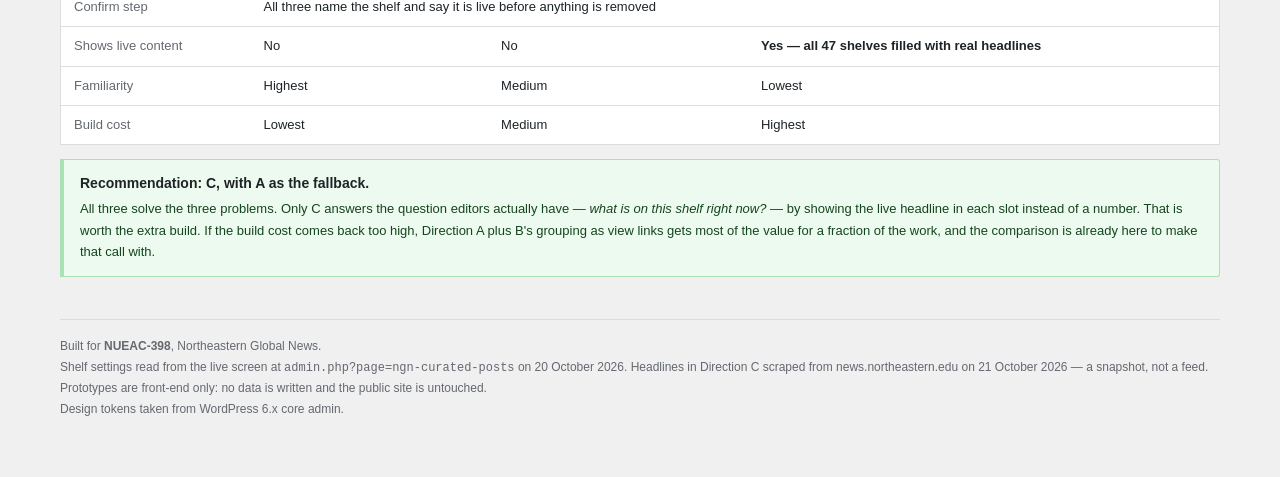
==== commit 68e45bb7: "Put the index and the settings dialog on one page The two prototypes each answered half a question. " ====
--- a/index.html
+++ b/index.html
@@ -4,7 +4,7 @@
 <meta charset="utf-8">
 <meta name="viewport" content="width=device-width, initial-scale=1">
 <title>Curated Posts prototypes · NUEAC-398</title>
-<link rel="stylesheet" href="assets/wp-admin.css?v=202610281548">
+<link rel="stylesheet" href="assets/wp-admin.css?v=202610281615">
 <style>
 .hero { padding: 30px 0 18px; border-bottom: 1px solid var(--wp-border-light); margin-bottom: 26px; }
 .eyebrow {
@@ -77,6 +77,8 @@
   <a href="#settings">Settings designs</a>
   <a href="07-settings-workbench.html">D</a>
   <a href="08-settings-sentence-workbench.html">E — the winner</a>
+  <span class="sep">|</span>
+  <a href="10-complete.html"><b>The whole screen</b></a>
 </div>
 
 <div class="wrap">
@@ -91,6 +93,17 @@
       created, with no way to search. These are three working prototypes of the same data,
       built on WordPress's own admin design system so any of them drops in without a
       restyle.
+    </p>
+  </div>
+
+  <div class="rec" style="margin-top:20px">
+    <b>Start here: the whole screen</b>
+    <p>
+      The index and the settings dialog on one page, the way the real screen works. Pick a
+      shelf, press <b>Query settings</b>, and the rule opens as a sentence over the list.
+      Save and the shelf underneath updates. All 47 shelves are seeded from the live export.
+      <br>
+      <a href="10-complete.html"><b>Open the combined screen</b></a>
     </p>
   </div>
 
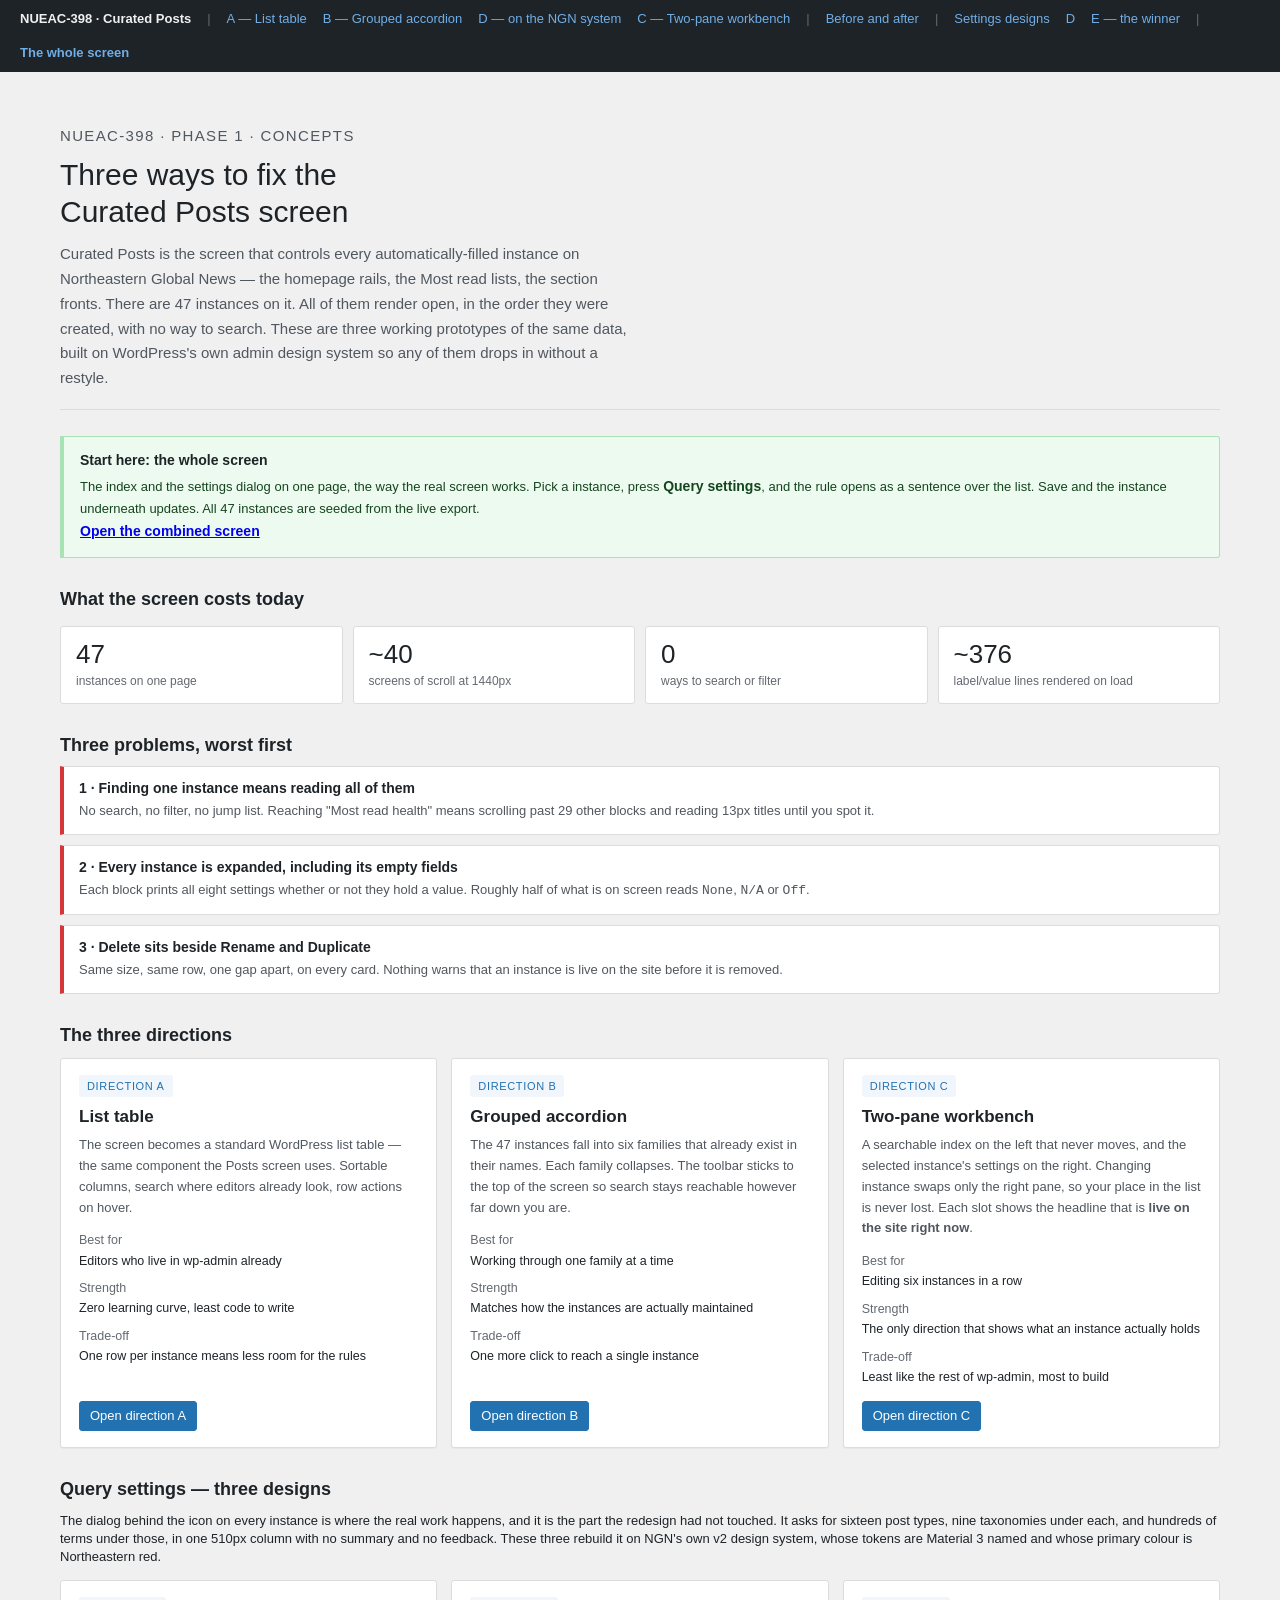
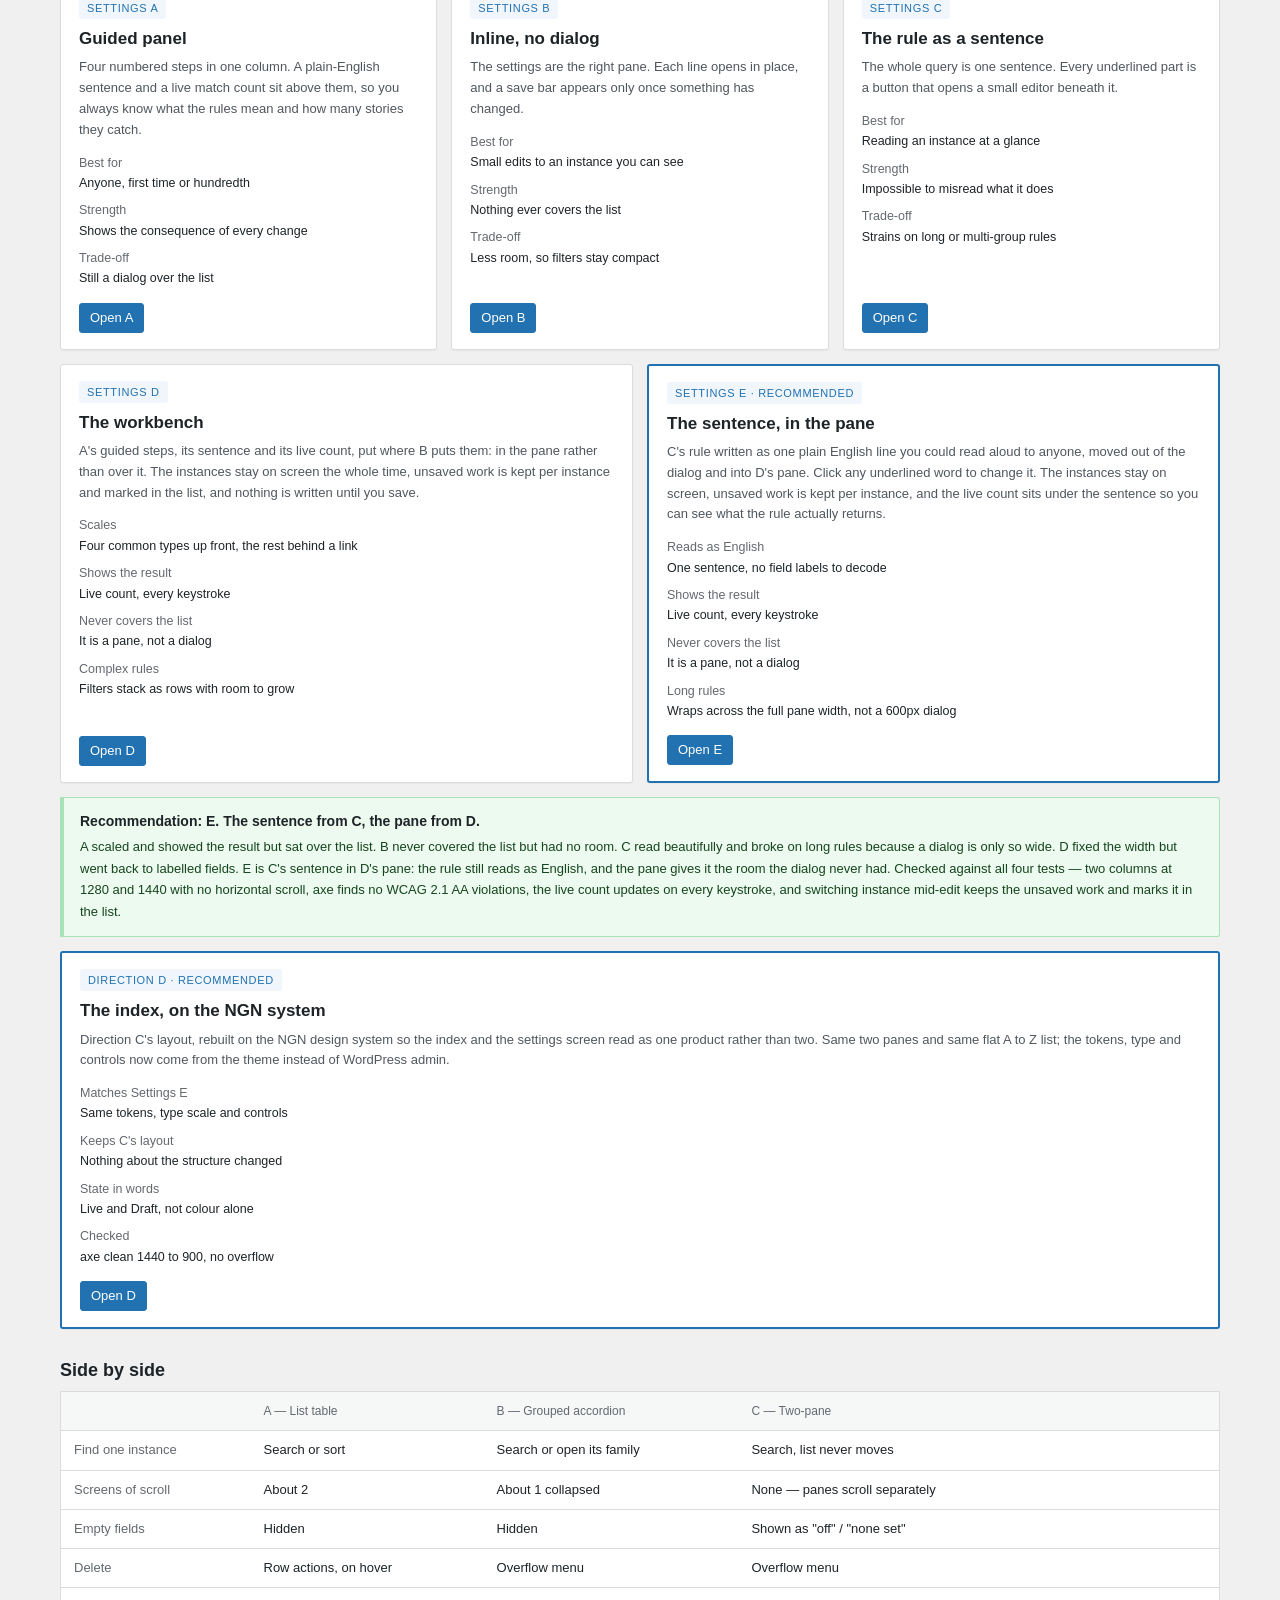
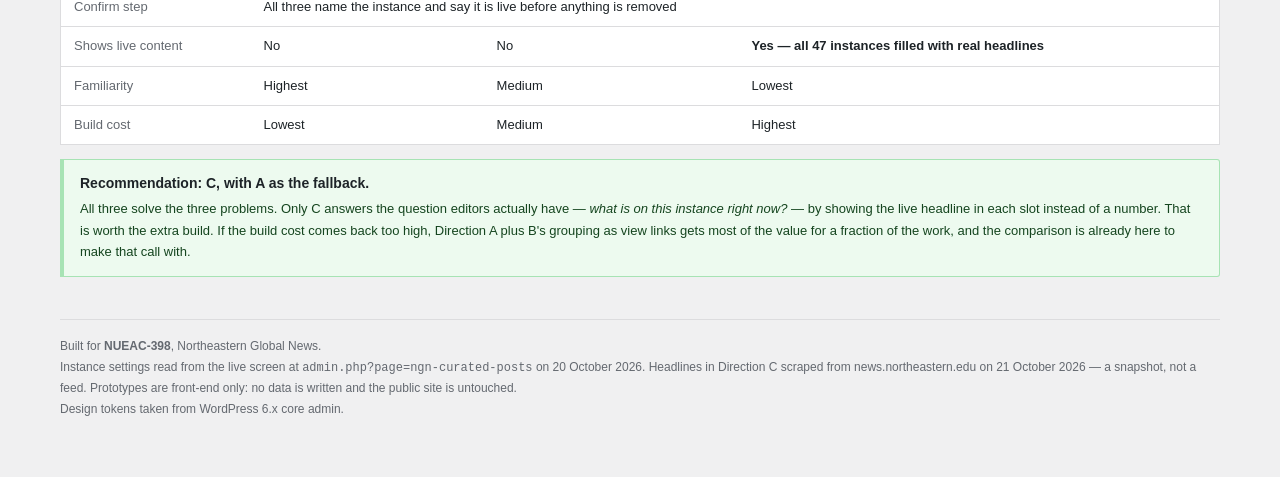
==== commit 0642d526: "Say instance, not shelf Xris names a Curated Posts entry an instance, and the code already did: clas" ====
--- a/index.html
+++ b/index.html
@@ -87,9 +87,9 @@
     <p class="eyebrow">NUEAC-398 · Phase 1 · Concepts</p>
     <h1>Three ways to fix the Curated Posts screen</h1>
     <p>
-      Curated Posts is the screen that controls every automatically-filled shelf on
+      Curated Posts is the screen that controls every automatically-filled instance on
       Northeastern Global News — the homepage rails, the Most read lists, the section
-      fronts. There are 47 shelves on it. All of them render open, in the order they were
+      fronts. There are 47 instances on it. All of them render open, in the order they were
       created, with no way to search. These are three working prototypes of the same data,
       built on WordPress's own admin design system so any of them drops in without a
       restyle.
@@ -100,8 +100,8 @@
     <b>Start here: the whole screen</b>
     <p>
       The index and the settings dialog on one page, the way the real screen works. Pick a
-      shelf, press <b>Query settings</b>, and the rule opens as a sentence over the list.
-      Save and the shelf underneath updates. All 47 shelves are seeded from the live export.
+      instance, press <b>Query settings</b>, and the rule opens as a sentence over the list.
+      Save and the instance underneath updates. All 47 instances are seeded from the live export.
       <br>
       <a href="10-complete.html"><b>Open the combined screen</b></a>
     </p>
@@ -109,7 +109,7 @@
 
   <h2 class="sec">What the screen costs today</h2>
   <div class="stats">
-    <div class="stat"><b>47</b><span>shelves on one page</span></div>
+    <div class="stat"><b>47</b><span>instances on one page</span></div>
     <div class="stat"><b>~40</b><span>screens of scroll at 1440px</span></div>
     <div class="stat"><b>0</b><span>ways to search or filter</span></div>
     <div class="stat"><b>~376</b><span>label/value lines rendered on load</span></div>
@@ -118,19 +118,19 @@
   <h2 class="sec">Three problems, worst first</h2>
   <div class="probs">
     <div class="prob">
-      <b>1 · Finding one shelf means reading all of them</b>
+      <b>1 · Finding one instance means reading all of them</b>
       <p>No search, no filter, no jump list. Reaching "Most read health" means scrolling
       past 29 other blocks and reading 13px titles until you spot it.</p>
     </div>
     <div class="prob">
-      <b>2 · Every shelf is expanded, including its empty fields</b>
+      <b>2 · Every instance is expanded, including its empty fields</b>
       <p>Each block prints all eight settings whether or not they hold a value. Roughly
       half of what is on screen reads <code>None</code>, <code>N/A</code> or
       <code>Off</code>.</p>
     </div>
     <div class="prob">
       <b>3 · Delete sits beside Rename and Duplicate</b>
-      <p>Same size, same row, one gap apart, on every card. Nothing warns that a shelf is
+      <p>Same size, same row, one gap apart, on every card. Nothing warns that an instance is
       live on the site before it is removed.</p>
     </div>
   </div>
@@ -148,7 +148,7 @@
         <dl>
           <dt>Best for</dt><dd>Editors who live in wp-admin already</dd>
           <dt>Strength</dt><dd>Zero learning curve, least code to write</dd>
-          <dt>Trade-off</dt><dd>One row per shelf means less room for the rules</dd>
+          <dt>Trade-off</dt><dd>One row per instance means less room for the rules</dd>
         </dl>
       </div>
       <div class="card-foot"><a class="button button-primary" href="01-list-table.html">Open direction A</a></div>
@@ -158,13 +158,13 @@
       <div class="card-top">
         <span class="tag">Direction B</span>
         <h3>Grouped accordion</h3>
-        <p class="what">The 47 shelves fall into six families that already exist in their
+        <p class="what">The 47 instances fall into six families that already exist in their
         names. Each family collapses. The toolbar sticks to the top of the screen so
         search stays reachable however far down you are.</p>
         <dl>
           <dt>Best for</dt><dd>Working through one family at a time</dd>
-          <dt>Strength</dt><dd>Matches how the shelves are actually maintained</dd>
-          <dt>Trade-off</dt><dd>One more click to reach a single shelf</dd>
+          <dt>Strength</dt><dd>Matches how the instances are actually maintained</dd>
+          <dt>Trade-off</dt><dd>One more click to reach a single instance</dd>
         </dl>
       </div>
       <div class="card-foot"><a class="button button-primary" href="02-grouped-accordion.html">Open direction B</a></div>
@@ -175,12 +175,12 @@
         <span class="tag">Direction C</span>
         <h3>Two-pane workbench</h3>
         <p class="what">A searchable index on the left that never moves, and the selected
-        shelf's settings on the right. Changing shelf swaps only the right pane, so your
+        instance's settings on the right. Changing instance swaps only the right pane, so your
         place in the list is never lost. Each slot shows the headline that is
         <strong>live on the site right now</strong>.</p>
         <dl>
-          <dt>Best for</dt><dd>Editing six shelves in a row</dd>
-          <dt>Strength</dt><dd>The only direction that shows what a shelf actually holds</dd>
+          <dt>Best for</dt><dd>Editing six instances in a row</dd>
+          <dt>Strength</dt><dd>The only direction that shows what an instance actually holds</dd>
           <dt>Trade-off</dt><dd>Least like the rest of wp-admin, most to build</dd>
         </dl>
       </div>
@@ -192,7 +192,7 @@
 
   <h2 class="sec" id="settings">Query settings — three designs</h2>
   <p class="note">
-    The dialog behind the icon on every shelf is where the real work happens, and it is
+    The dialog behind the icon on every instance is where the real work happens, and it is
     the part the redesign had not touched. It asks for sixteen post types, nine taxonomies
     under each, and hundreds of terms under those, in one 510px column with no summary and
     no feedback. These three rebuild it on NGN's own v2 design system, whose tokens are
@@ -224,7 +224,7 @@
         <p class="what">The settings are the right pane. Each line opens in place, and a
         save bar appears only once something has changed.</p>
         <dl>
-          <dt>Best for</dt><dd>Small edits to a shelf you can see</dd>
+          <dt>Best for</dt><dd>Small edits to an instance you can see</dd>
           <dt>Strength</dt><dd>Nothing ever covers the list</dd>
           <dt>Trade-off</dt><dd>Less room, so filters stay compact</dd>
         </dl>
@@ -239,7 +239,7 @@
         <p class="what">The whole query is one sentence. Every underlined part is a
         button that opens a small editor beneath it.</p>
         <dl>
-          <dt>Best for</dt><dd>Reading a shelf at a glance</dd>
+          <dt>Best for</dt><dd>Reading an instance at a glance</dd>
           <dt>Strength</dt><dd>Impossible to misread what it does</dd>
           <dt>Trade-off</dt><dd>Strains on long or multi-group rules</dd>
         </dl>
@@ -255,8 +255,8 @@
         <span class="tag">Settings D</span>
         <h3>The workbench</h3>
         <p class="what">A's guided steps, its sentence and its live count, put where B puts
-        them: in the pane rather than over it. The shelves stay on screen the whole time,
-        unsaved work is kept per shelf and marked in the list, and nothing is written until
+        them: in the pane rather than over it. The instances stay on screen the whole time,
+        unsaved work is kept per instance and marked in the list, and nothing is written until
         you save.</p>
         <dl>
           <dt>Scales</dt><dd>Four common types up front, the rest behind a link</dd>
@@ -274,7 +274,7 @@
         <h3>The sentence, in the pane</h3>
         <p class="what">C's rule written as one plain English line you could read aloud to
         anyone, moved out of the dialog and into D's pane. Click any underlined word to
-        change it. The shelves stay on screen, unsaved work is kept per shelf, and the
+        change it. The instances stay on screen, unsaved work is kept per instance, and the
         live count sits under the sentence so you can see what the rule actually returns.</p>
         <dl>
           <dt>Reads as English</dt><dd>One sentence, no field labels to decode</dd>
@@ -295,7 +295,7 @@
     pane: the rule still reads as English, and the pane gives it the room the dialog never
     had. Checked against all four tests &mdash; two columns at 1280 and 1440 with no
     horizontal scroll, axe finds no WCAG 2.1 AA violations, the live count updates on every
-    keystroke, and switching shelf mid-edit keeps the unsaved work and marks it in the
+    keystroke, and switching instance mid-edit keeps the unsaved work and marks it in the
     list.</p>
   </div>
 
@@ -326,12 +326,12 @@
       <tr><th></th><th>A — List table</th><th>B — Grouped accordion</th><th>C — Two-pane</th></tr>
     </thead>
     <tbody>
-      <tr><td>Find one shelf</td><td>Search or sort</td><td>Search or open its family</td><td>Search, list never moves</td></tr>
+      <tr><td>Find one instance</td><td>Search or sort</td><td>Search or open its family</td><td>Search, list never moves</td></tr>
       <tr><td>Screens of scroll</td><td>About 2</td><td>About 1 collapsed</td><td>None — panes scroll separately</td></tr>
       <tr><td>Empty fields</td><td>Hidden</td><td>Hidden</td><td>Shown as "off" / "none set"</td></tr>
       <tr><td>Delete</td><td>Row actions, on hover</td><td>Overflow menu</td><td>Overflow menu</td></tr>
-      <tr><td>Confirm step</td><td colspan="3">All three name the shelf and say it is live before anything is removed</td></tr>
-      <tr><td>Shows live content</td><td>No</td><td>No</td><td><strong>Yes — all 47 shelves filled with real headlines</strong></td></tr>
+      <tr><td>Confirm step</td><td colspan="3">All three name the instance and say it is live before anything is removed</td></tr>
+      <tr><td>Shows live content</td><td>No</td><td>No</td><td><strong>Yes — all 47 instances filled with real headlines</strong></td></tr>
       <tr><td>Familiarity</td><td>Highest</td><td>Medium</td><td>Lowest</td></tr>
       <tr><td>Build cost</td><td>Lowest</td><td>Medium</td><td>Highest</td></tr>
     </tbody>
@@ -340,7 +340,7 @@
   <div class="rec">
     <b>Recommendation: C, with A as the fallback.</b>
     <p>All three solve the three problems. Only C answers the question editors actually
-    have — <em>what is on this shelf right now?</em> — by showing the live headline in each
+    have — <em>what is on this instance right now?</em> — by showing the live headline in each
     slot instead of a number. That is worth the extra build.
     If the build cost comes back too high, Direction A plus B's grouping as view links
     gets most of the value for a fraction of the work, and the comparison is already here
@@ -349,7 +349,7 @@
 
   <footer class="page-foot">
     Built for <strong>NUEAC-398</strong>, Northeastern Global News.<br>
-    Shelf settings read from the live screen at <code>admin.php?page=ngn-curated-posts</code>
+    Instance settings read from the live screen at <code>admin.php?page=ngn-curated-posts</code>
     on 20 October 2026. Headlines in Direction C scraped from news.northeastern.edu on
     21 October 2026 — a snapshot, not a feed. Prototypes are front-end only: no data is
     written and the public site is untouched.<br>
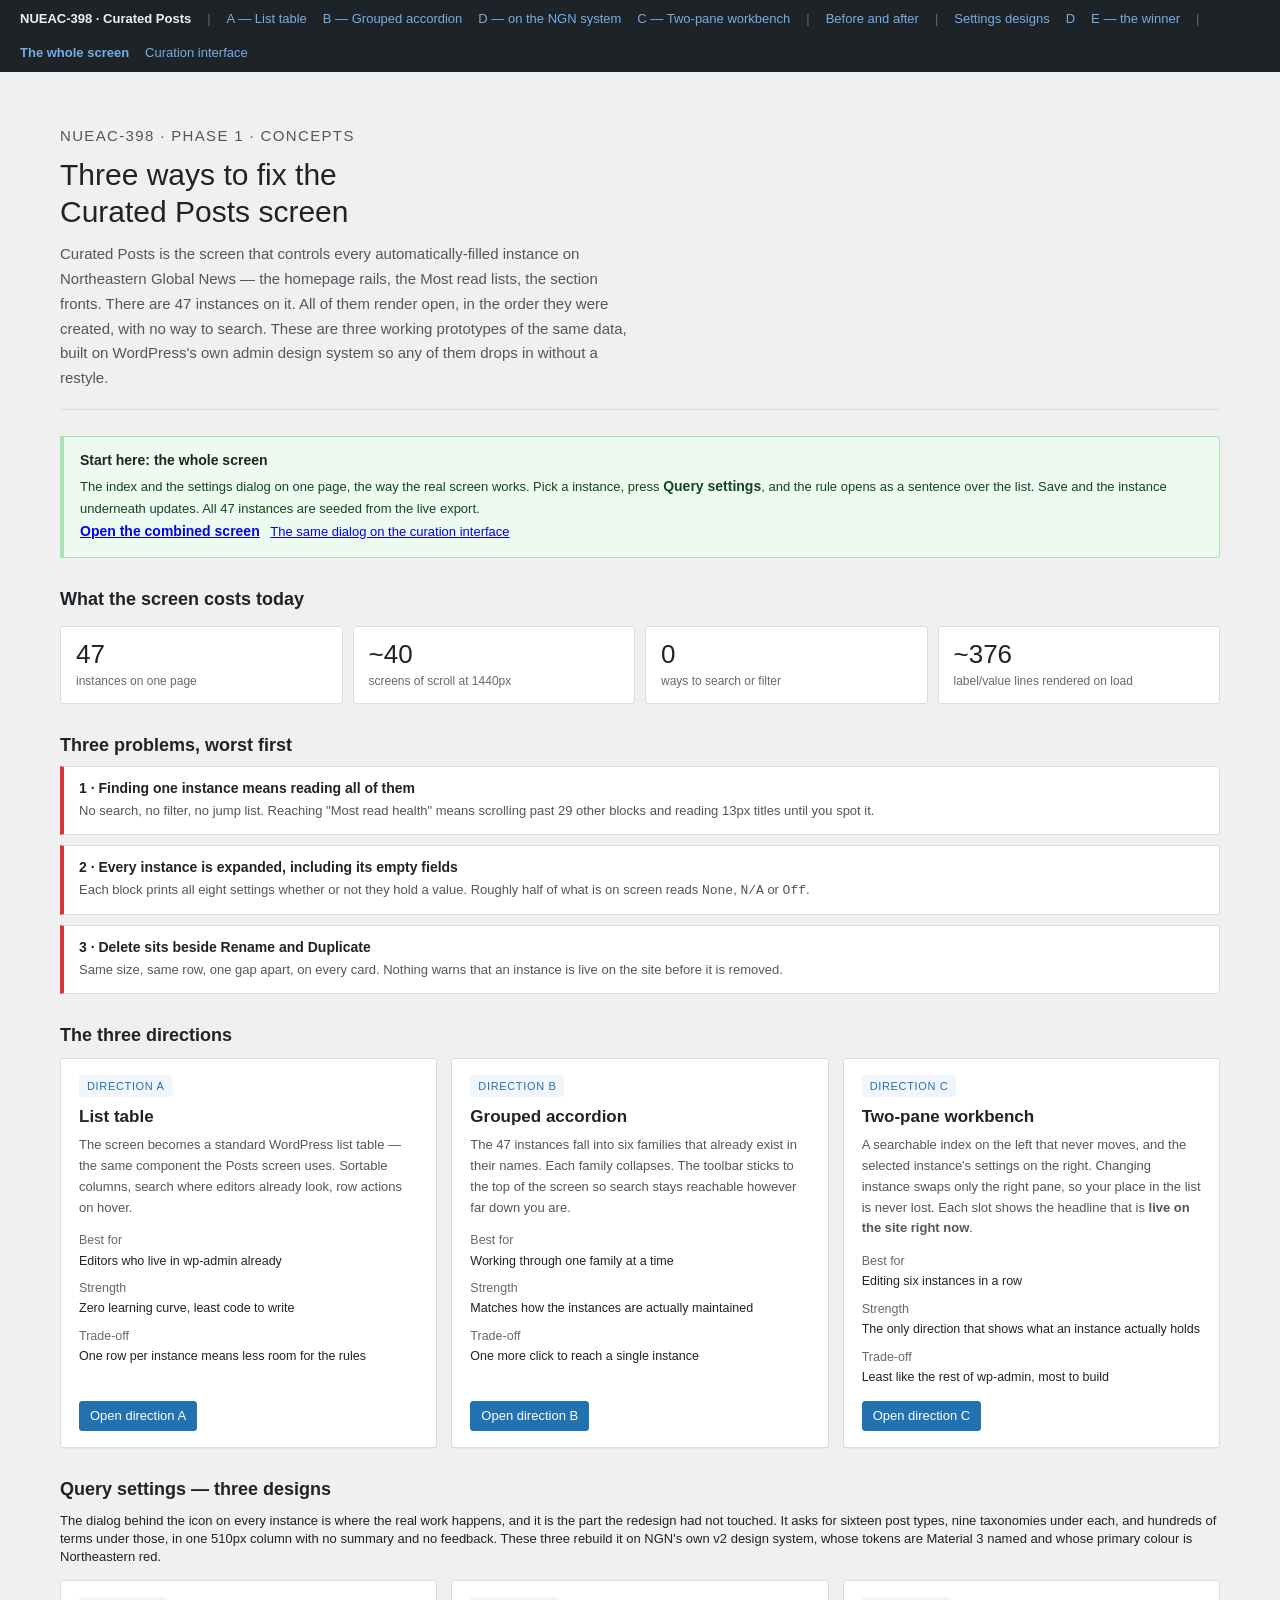
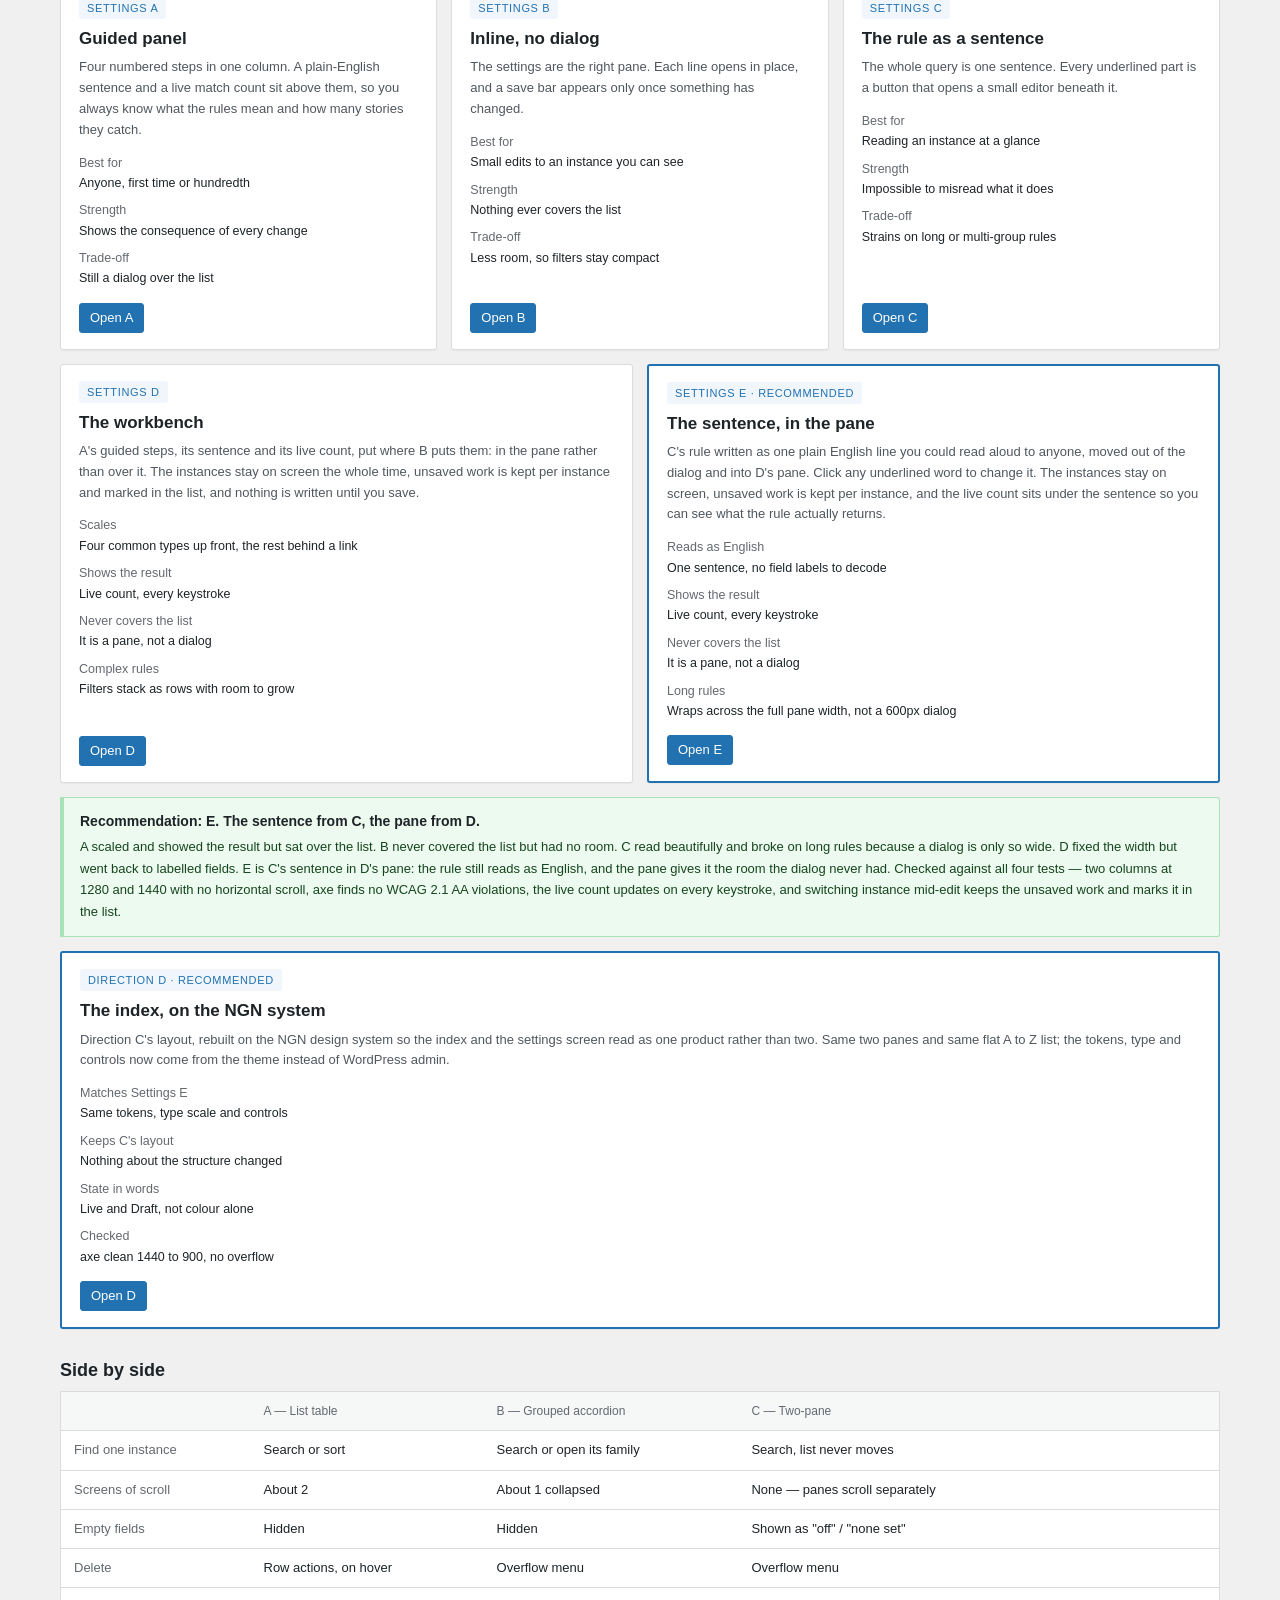
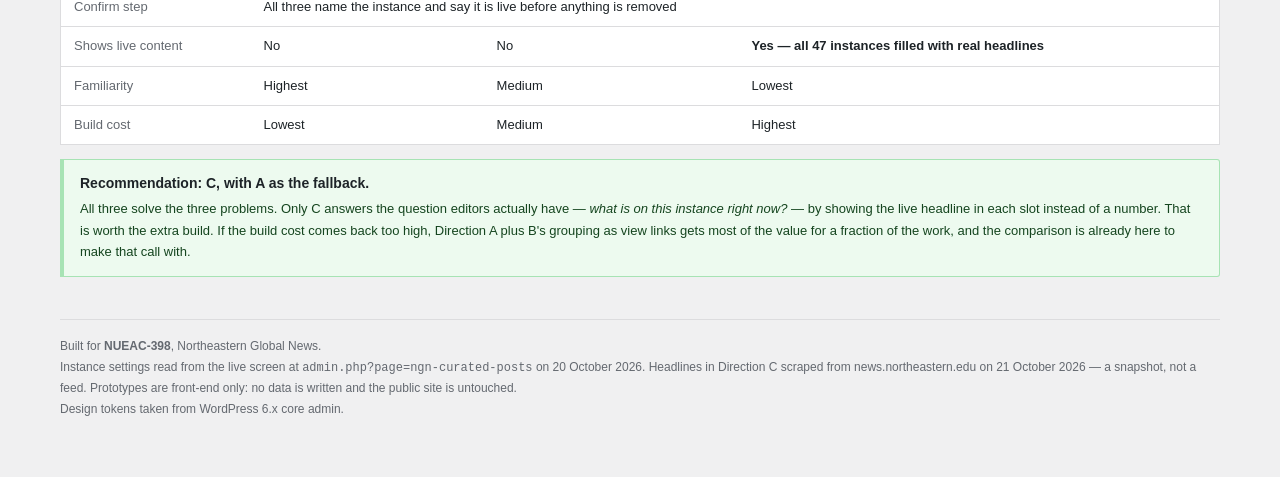
==== commit 9deec937: "Answer the two open requirements by demonstration 11-curation.html. Neither needed a question; both " ====
--- a/index.html
+++ b/index.html
@@ -4,7 +4,7 @@
 <meta charset="utf-8">
 <meta name="viewport" content="width=device-width, initial-scale=1">
 <title>Curated Posts prototypes · NUEAC-398</title>
-<link rel="stylesheet" href="assets/wp-admin.css?v=202610281615">
+<link rel="stylesheet" href="assets/wp-admin.css?v=202610291208">
 <style>
 .hero { padding: 30px 0 18px; border-bottom: 1px solid var(--wp-border-light); margin-bottom: 26px; }
 .eyebrow {
@@ -79,6 +79,7 @@
   <a href="08-settings-sentence-workbench.html">E — the winner</a>
   <span class="sep">|</span>
   <a href="10-complete.html"><b>The whole screen</b></a>
+  <a href="11-curation.html">Curation interface</a>
 </div>
 
 <div class="wrap">
@@ -104,6 +105,7 @@
       Save and the instance underneath updates. All 47 instances are seeded from the live export.
       <br>
       <a href="10-complete.html"><b>Open the combined screen</b></a>
+      &nbsp;&nbsp;<a href="11-curation.html">The same dialog on the curation interface</a>
     </p>
   </div>
 
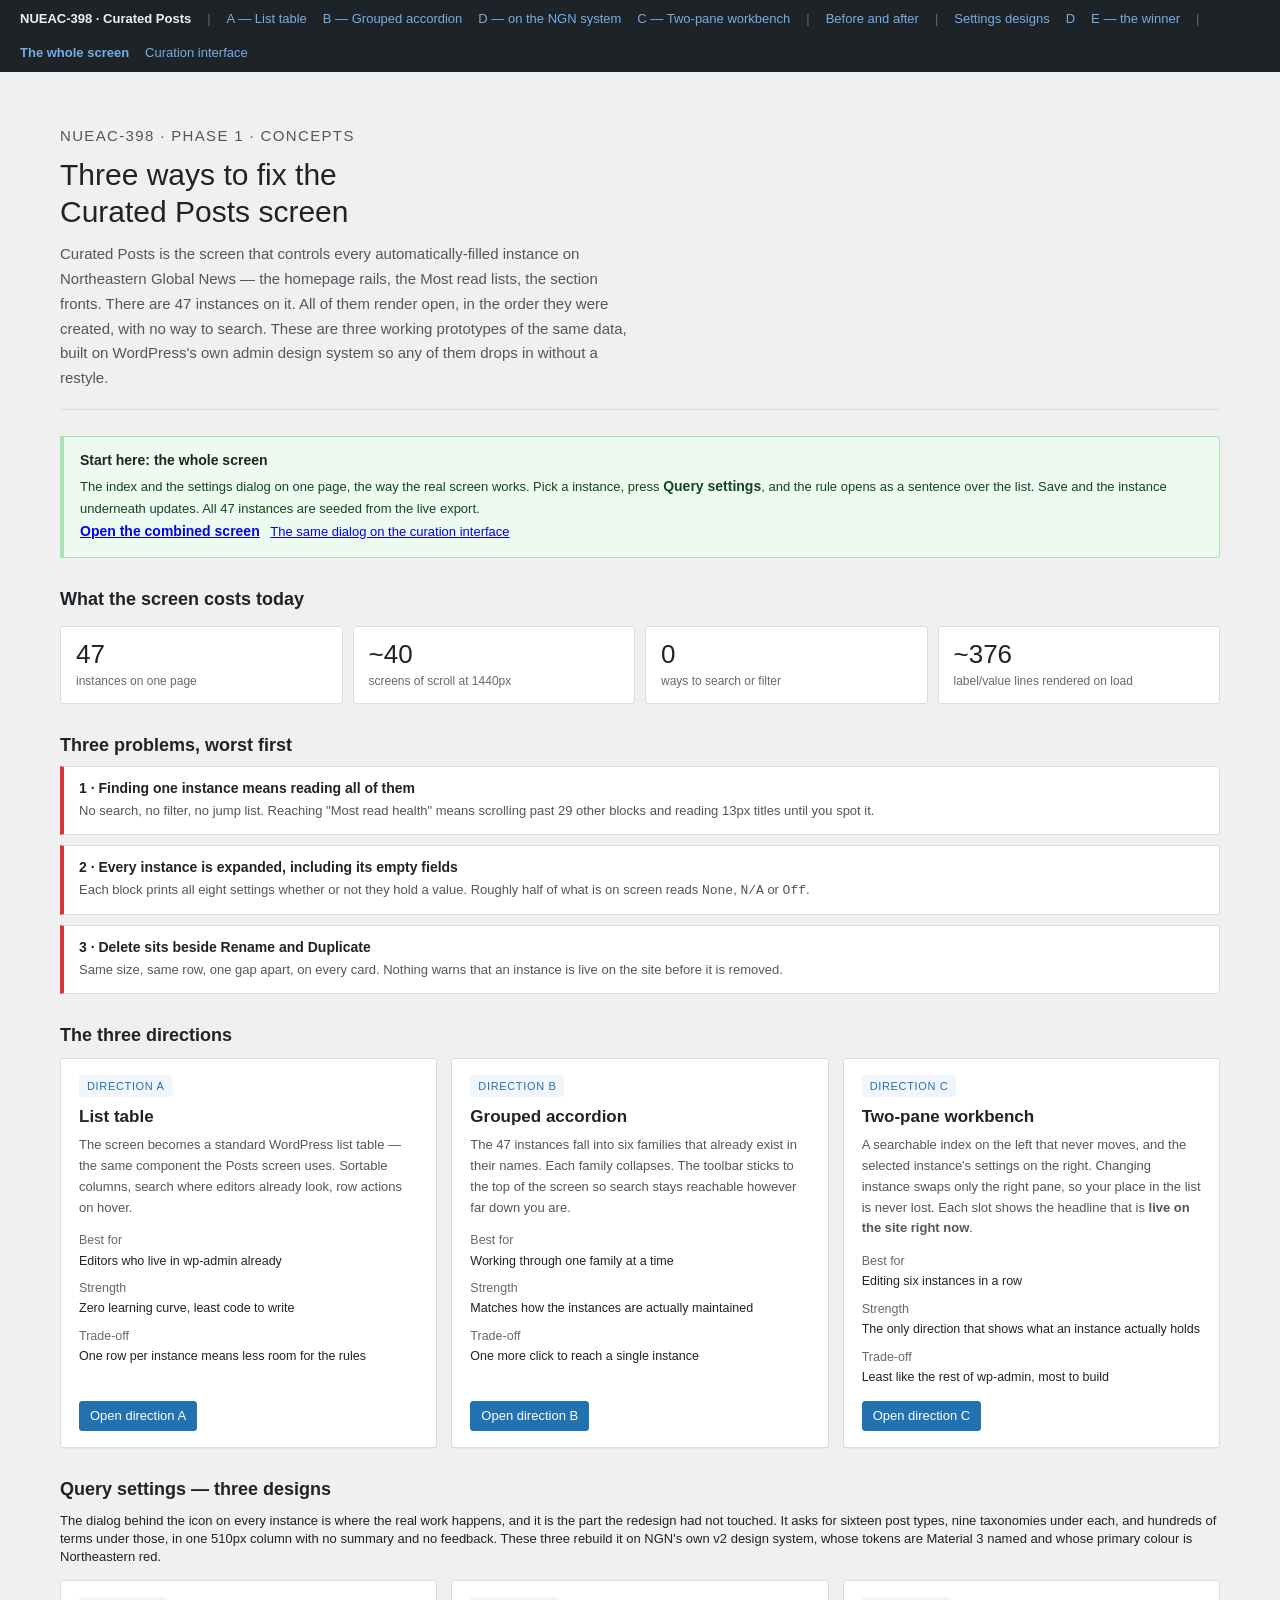
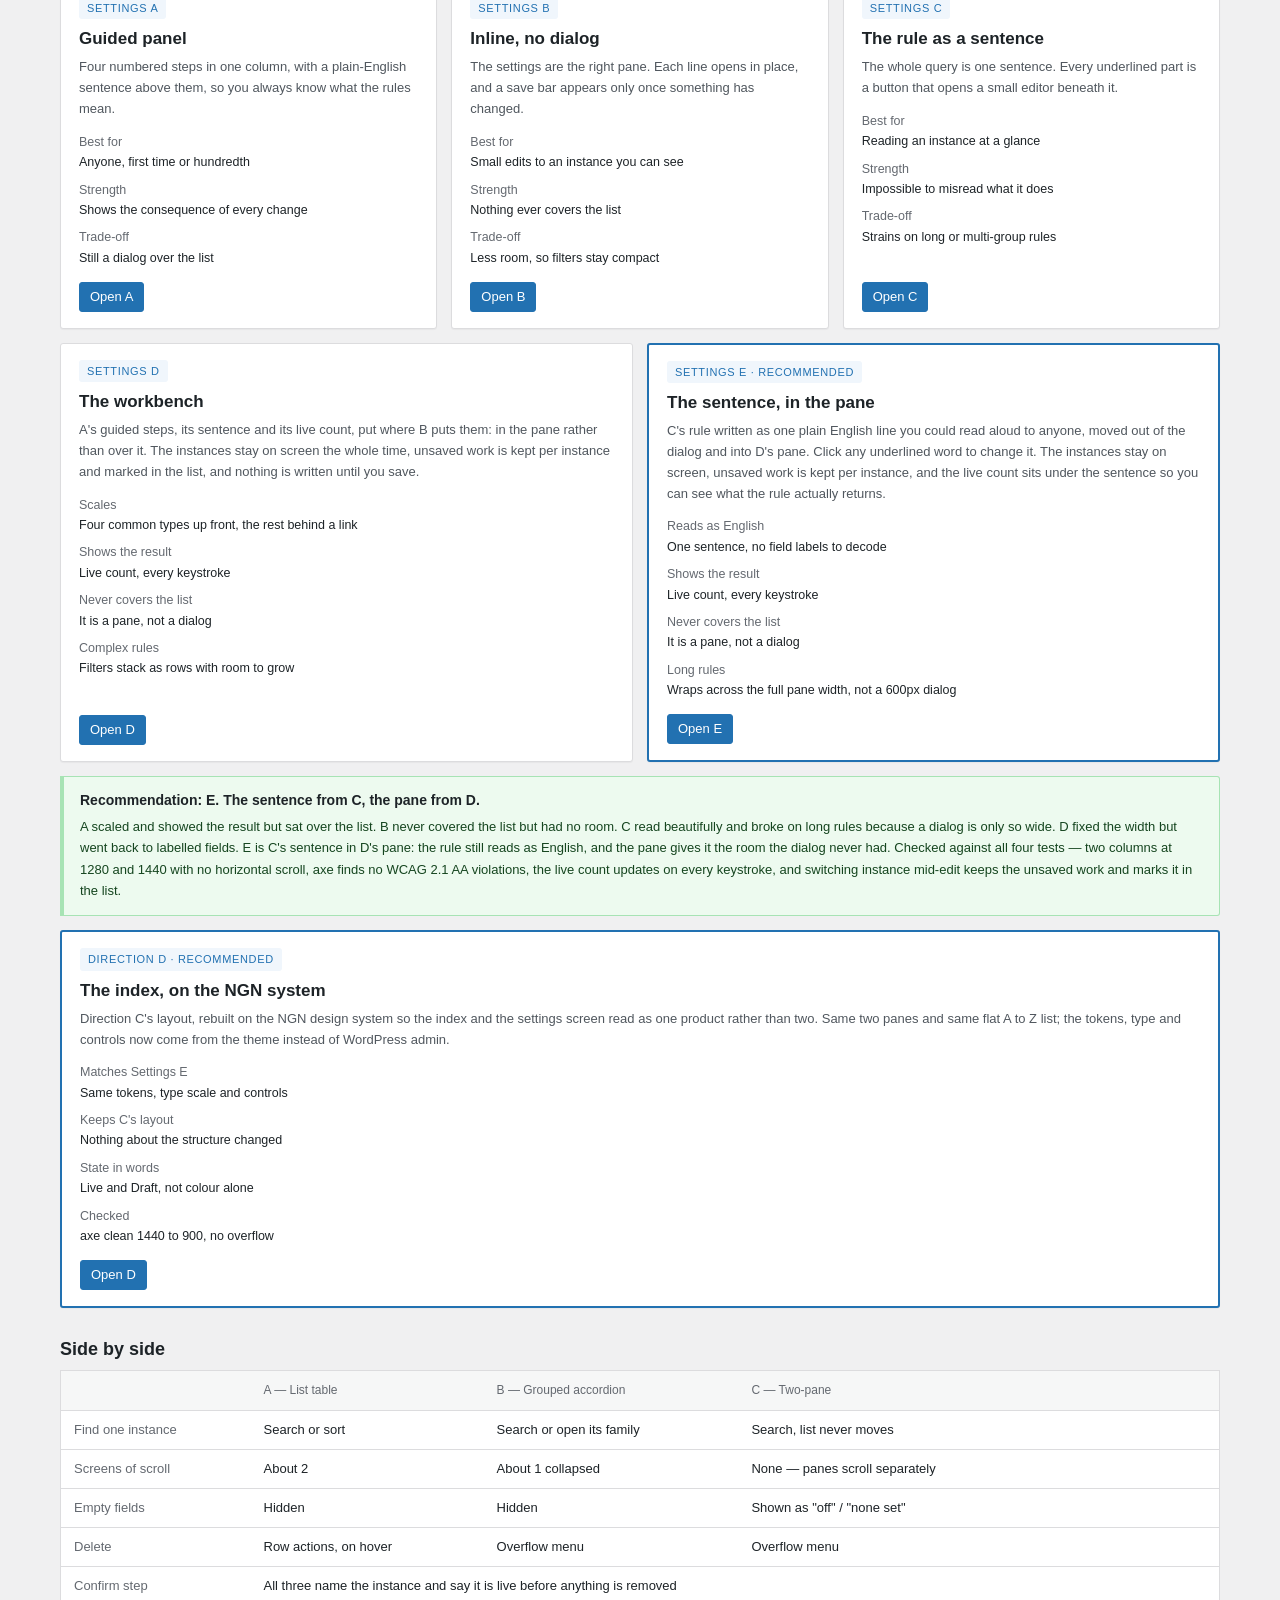
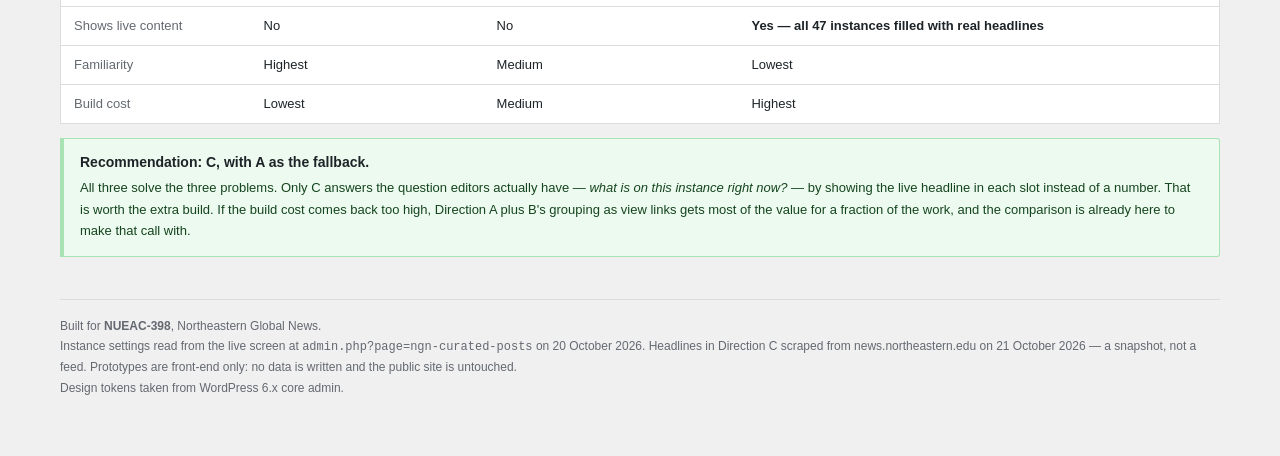
==== commit 5bfbf70b: "Clear out what the match count left behind The intro paragraphs still warned that counts were worked" ====
--- a/index.html
+++ b/index.html
@@ -4,7 +4,7 @@
 <meta charset="utf-8">
 <meta name="viewport" content="width=device-width, initial-scale=1">
 <title>Curated Posts prototypes · NUEAC-398</title>
-<link rel="stylesheet" href="assets/wp-admin.css?v=202610291208">
+<link rel="stylesheet" href="assets/wp-admin.css?v=202610301050">
 <style>
 .hero { padding: 30px 0 18px; border-bottom: 1px solid var(--wp-border-light); margin-bottom: 26px; }
 .eyebrow {
@@ -207,9 +207,8 @@
       <div class="card-top">
         <span class="tag">Settings A</span>
         <h3>Guided panel</h3>
-        <p class="what">Four numbered steps in one column. A plain-English sentence and a
-        live match count sit above them, so you always know what the rules mean and how
-        many stories they catch.</p>
+        <p class="what">Four numbered steps in one column, with a plain-English sentence
+        above them, so you always know what the rules mean.</p>
         <dl>
           <dt>Best for</dt><dd>Anyone, first time or hundredth</dd>
           <dt>Strength</dt><dd>Shows the consequence of every change</dd>
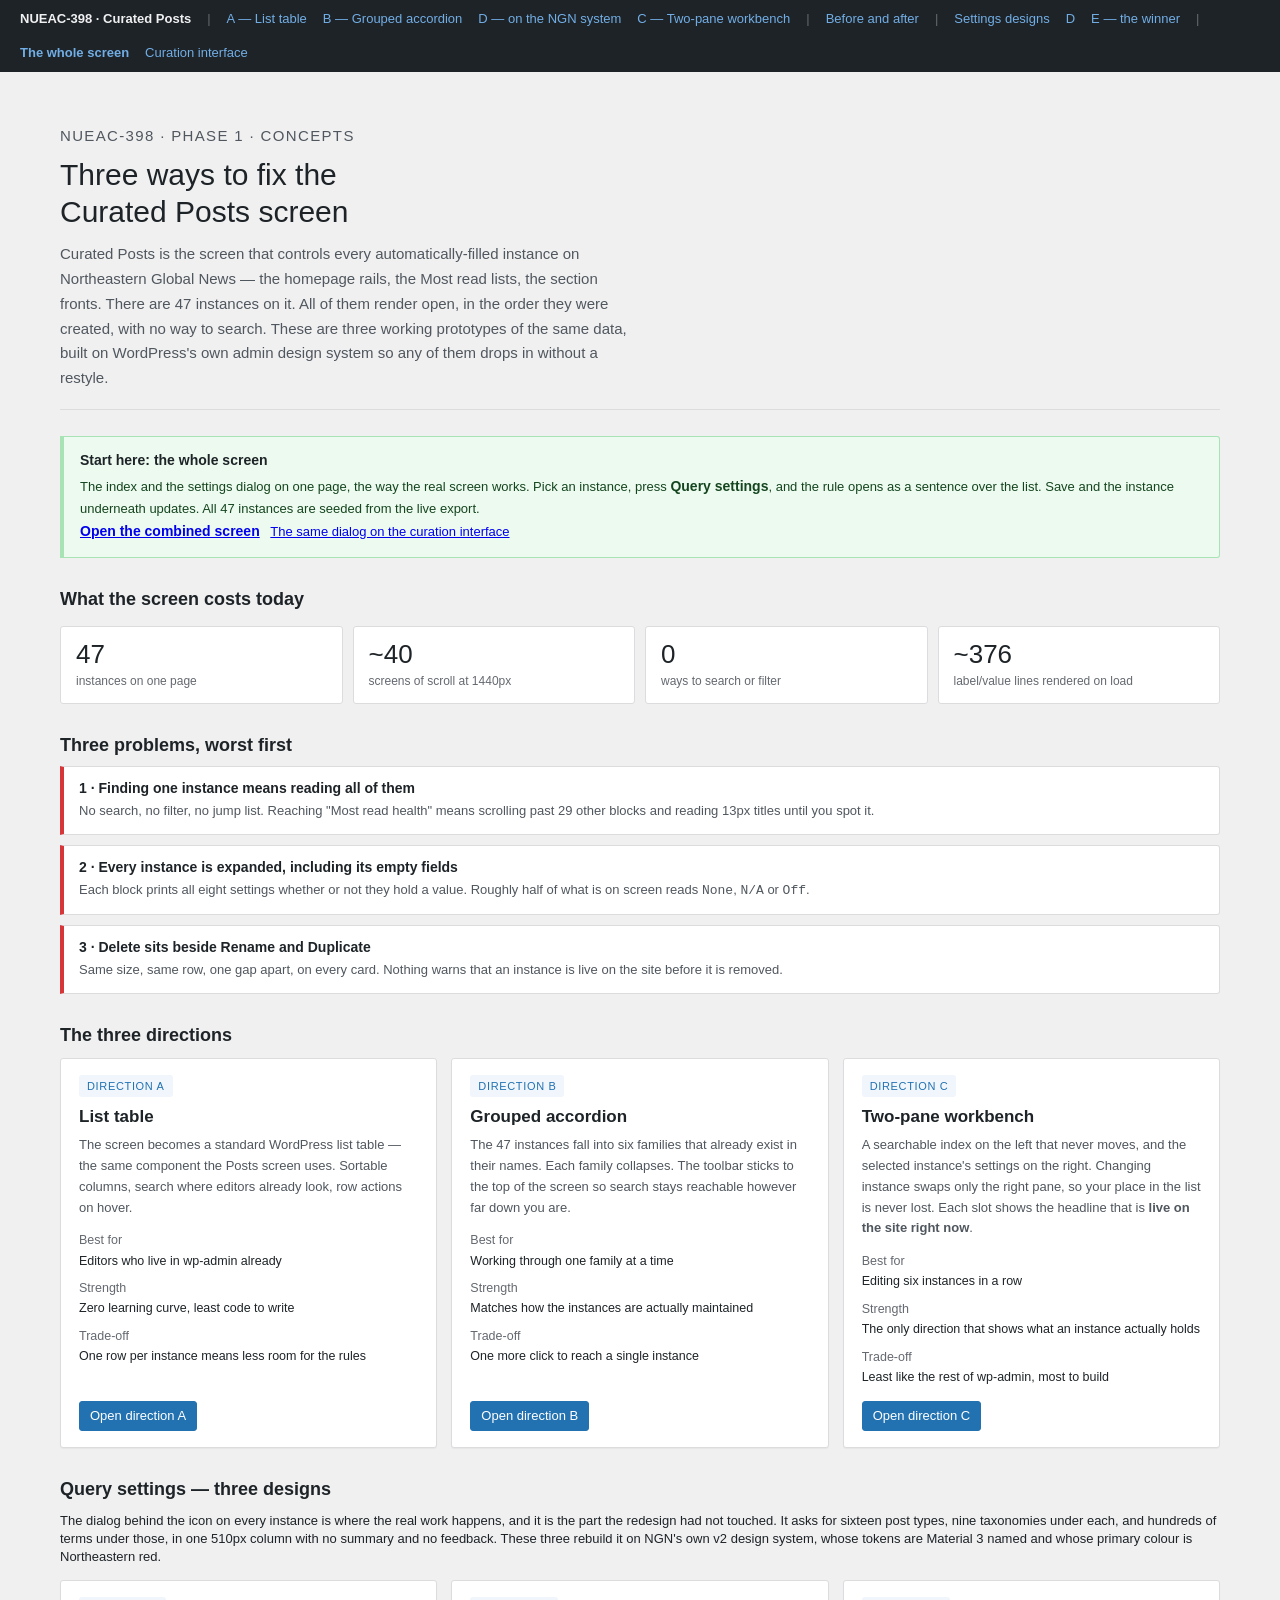
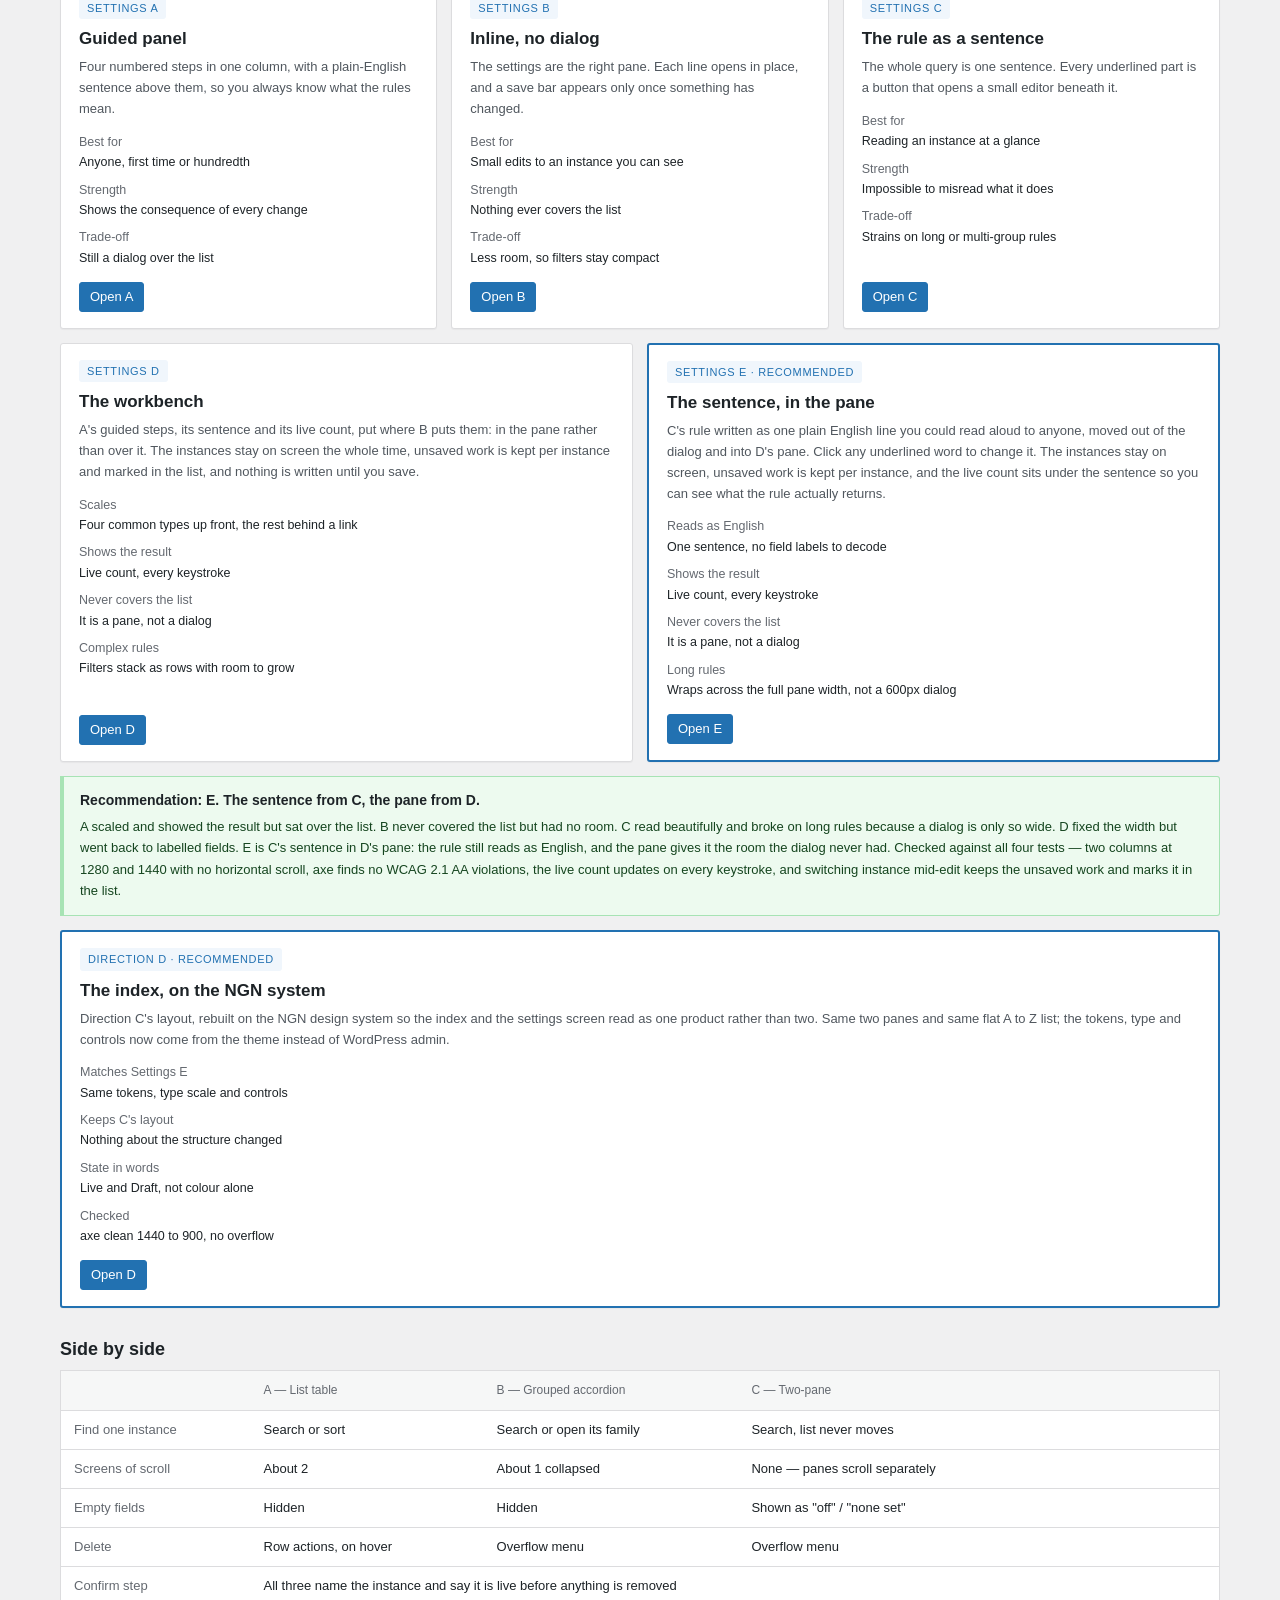
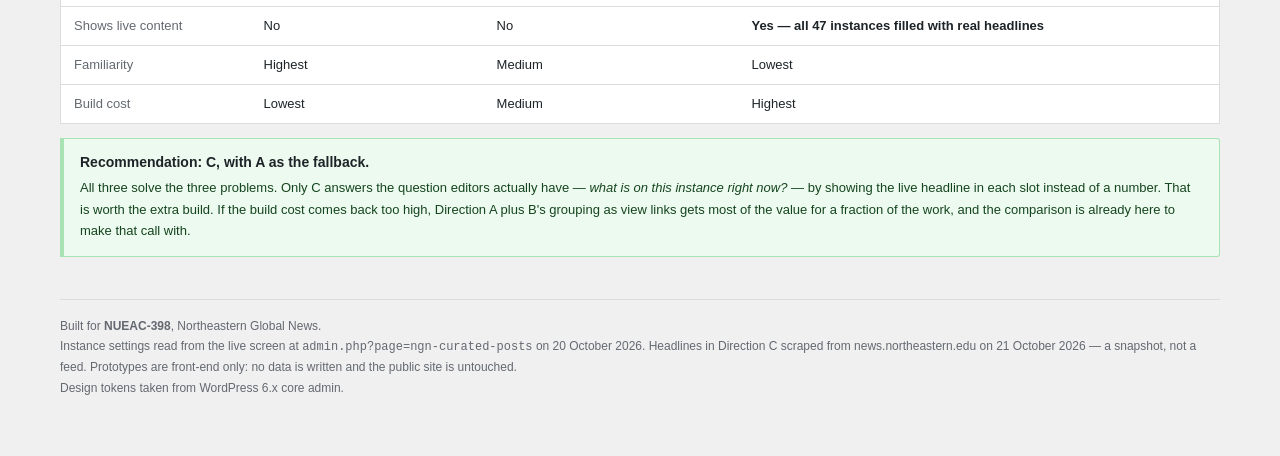
==== commit dce68492: "The page text says what the page does The intro named our own design explorations, Direction D and S" ====
--- a/index.html
+++ b/index.html
@@ -100,7 +100,7 @@
   <div class="rec" style="margin-top:20px">
     <b>Start here: the whole screen</b>
     <p>
-      The index and the settings dialog on one page, the way the real screen works. Pick a
+      The index and the settings dialog on one page, the way the real screen works. Pick an
       instance, press <b>Query settings</b>, and the rule opens as a sentence over the list.
       Save and the instance underneath updates. All 47 instances are seeded from the live export.
       <br>
